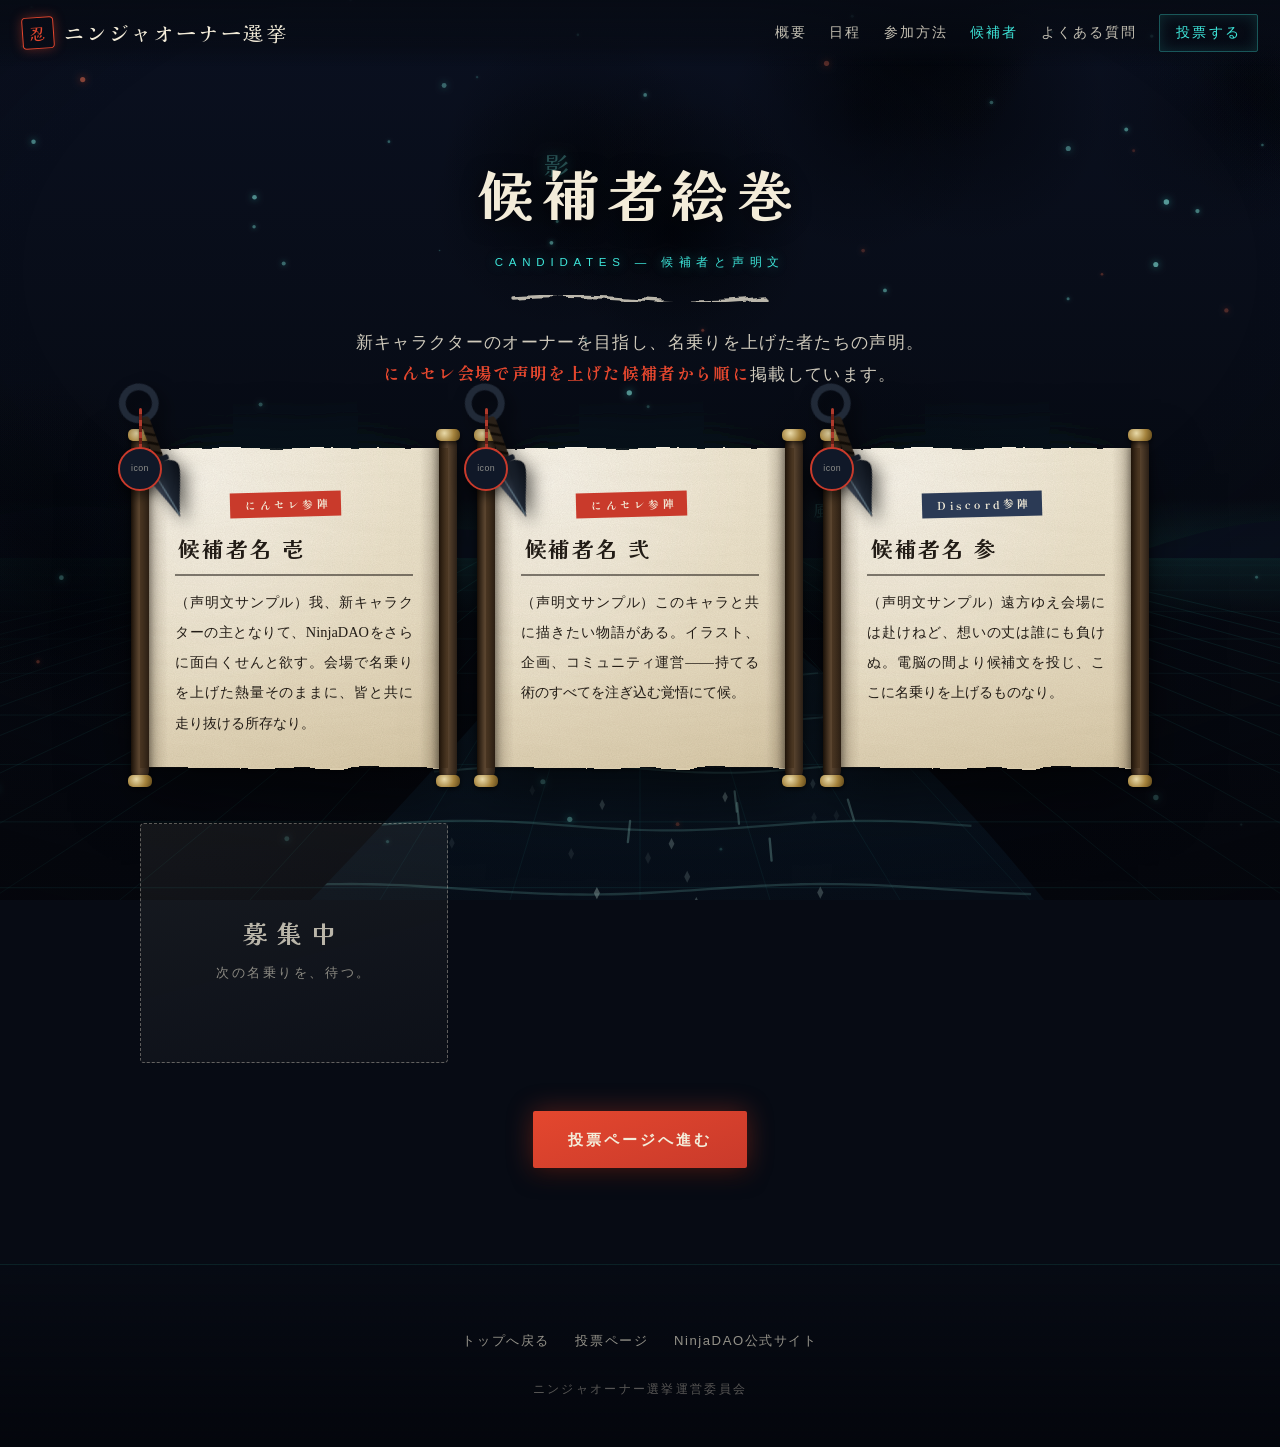
==== candidates.html @ a9d921ba "first commit" ====
<!DOCTYPE html>
<html lang="ja">
<head>
<meta charset="UTF-8">
<meta name="viewport" content="width=device-width, initial-scale=1.0">
<title>候補者絵巻 - ニンジャオーナー選挙</title>
<meta name="description" content="ニンジャオーナー選挙の候補者と声明文の一覧。にんセレ会場で声明を上げた候補者から順に掲載しています。">
<link rel="preconnect" href="https://fonts.googleapis.com">
<link rel="preconnect" href="https://fonts.gstatic.com" crossorigin>
<link href="https://fonts.googleapis.com/css2?family=Kaisei+Tokumin:wght@500;700;800&family=Shippori+Mincho+B1:wght@400;600;800&family=Zen+Kaku+Gothic+New:wght@400;500;700&display=swap" rel="stylesheet">
<link rel="stylesheet" href="css/style.css">
</head>
<body data-page="candidates">

<svg width="0" height="0" style="position:absolute" aria-hidden="true">
  <defs>
    <filter id="rough-edge">
      <feTurbulence type="fractalNoise" baseFrequency="0.018" numOctaves="4" seed="3" result="n"/>
      <feDisplacementMap in="SourceGraphic" in2="n" scale="9" xChannelSelector="R" yChannelSelector="G"/>
    </filter>
    <filter id="rough-edge-strong">
      <feTurbulence type="fractalNoise" baseFrequency="0.03" numOctaves="4" seed="8" result="n"/>
      <feDisplacementMap in="SourceGraphic" in2="n" scale="14" xChannelSelector="R" yChannelSelector="G"/>
    </filter>
  </defs>
</svg>

<div class="bg-image-slot" aria-hidden="true"></div>
<div id="cyber-bg" aria-hidden="true"><canvas id="bg-canvas"></canvas></div>
<div class="bg-vignette" aria-hidden="true"></div>

<div class="site">

<header>
  <a class="brand" href="index.html"><span class="mark">忍</span>ニンジャオーナー選挙</a>
  <nav>
    <a href="index.html#about">概要</a>
    <a href="index.html#schedule">日程</a>
    <a href="index.html#join">参加方法</a>
    <a href="candidates.html" aria-current="page">候補者</a>
    <a href="index.html#faq">よくある質問</a>
    <a class="nav-vote" href="vote.html">投票する</a>
  </nav>
</header>

<main id="top">
<section class="page-hero">
  <h1 class="sec-kanji">候補者絵巻</h1>
  <p class="sec-label">CANDIDATES — 候補者と声明文</p>
  <svg class="brush-divider" viewBox="0 0 260 14" xmlns="http://www.w3.org/2000/svg">
    <path d="M4 7 Q70 3 130 8 T256 6" stroke="#f3ecd9" stroke-width="3.4" fill="none"
      stroke-linecap="round" opacity=".85" filter="url(#rough-edge-strong)"/>
  </svg>
  <p class="lead">
    新キャラクターのオーナーを目指し、名乗りを上げた者たちの声明。<br>
    <strong style="color:var(--shu-bright)">にんセレ会場で声明を上げた候補者から順に</strong>掲載しています。
  </p>
</section>

<section id="candidates" style="padding-top:1rem">
  <p class="voting-banner">── 投票受付中 ──</p>
  <div class="cand-grid" data-cand-grid="all"></div>

  <div class="cand-more">
    <a class="btn btn-shu" data-vote-link href="https://tohyo.mad-member-tools.com/" target="_blank" rel="noopener">投票ページへ進む</a>
  </div>
</section>
</main>

<footer>
  <div class="links">
    <a href="index.html">トップへ戻る</a>
    <a href="vote.html">投票ページ</a>
    <a href="https://www.ninja-dao.com/" target="_blank" rel="noopener">NinjaDAO公式サイト</a>
  </div>
  <p class="credit">ニンジャオーナー選挙運営委員会</p>
</footer>

</div>

<script src="js/config.js"></script>
<script src="js/candidates-data.js"></script>
<script src="js/bg.js"></script>
<script src="js/main.js"></script>
</body>
</html>
---- css/style.css ----
:root{
  --void:#070b14;
  --indigo:#0e1729;
  --indigo-2:#16233d;
  --neon:#3ee6da;
  --neon-dim:rgba(62,230,218,.35);
  --water:#3aa8d8;
  --shu:#c93a2b;
  --shu-bright:#e4472e;
  --washi:#f3ecd9;
  --washi-2:#eadfc6;
  --washi-shadow:#d8c9a8;
  --sumi:#221c16;
  --sumi-soft:#4a4238;
  --gold:#c8a24a;
  --font-brush:'Kaisei Tokumin',serif;
  --font-mincho:'Shippori Mincho B1',serif;
  --font-gothic:'Zen Kaku Gothic New',sans-serif;
}
*{margin:0;padding:0;box-sizing:border-box}
html{scroll-behavior:smooth}
body{
  background:var(--void);
  color:var(--washi);
  font-family:var(--font-gothic);
  overflow-x:hidden;
  line-height:1.8;
}
::selection{background:var(--shu);color:var(--washi)}

/* ============ 奥行きのあるサイバー背景 ============ */
#cyber-bg{position:fixed;inset:0;z-index:0;pointer-events:none}
#cyber-bg canvas{position:absolute;inset:0;width:100%;height:100%}
.bg-vignette{
  position:fixed;inset:0;z-index:1;pointer-events:none;
  background:radial-gradient(ellipse 120% 90% at 50% 30%,transparent 40%,rgba(4,6,12,.75) 100%);
}
/* 差し替え用：ChatGPT生成の背景画像をここに敷く場合 */
.bg-image-slot{
  position:fixed;inset:0;z-index:0;pointer-events:none;
  background-size:cover;background-position:center;
  opacity:.5;
  /* background-image:url('../assets/bg.jpg'); ← 画像ができたらここに指定 */
}

.site{position:relative;z-index:2}

/* ============ ヘッダー ============ */
header{
  position:fixed;top:0;left:0;right:0;z-index:100;
  display:flex;align-items:center;justify-content:space-between;
  padding:.9rem 1.4rem;
  background:linear-gradient(180deg,rgba(7,11,20,.92),rgba(7,11,20,.65) 70%,transparent);
  backdrop-filter:blur(6px);
}
.brand{
  font-family:var(--font-brush);font-size:1.25rem;letter-spacing:.12em;
  color:var(--washi);text-decoration:none;display:flex;align-items:center;gap:.6rem;
}
.brand .mark{
  width:2rem;height:2rem;border:1.5px solid var(--shu-bright);border-radius:4px;
  display:grid;place-items:center;font-size:1.05rem;color:var(--shu-bright);
  box-shadow:0 0 12px rgba(228,71,46,.4);transform:rotate(-4deg);
}
nav{display:flex;gap:1.4rem;align-items:center}
nav a{
  color:rgba(243,236,217,.8);text-decoration:none;font-size:.85rem;letter-spacing:.15em;
  transition:color .25s;
}
nav a:hover,nav a:focus-visible{color:var(--neon)}
nav a[aria-current="page"]{color:var(--neon)}
nav .nav-vote{
  border:1px solid var(--neon-dim);padding:.35rem 1rem;border-radius:2px;
  color:var(--neon);box-shadow:0 0 14px rgba(62,230,218,.15) inset;
}
nav .nav-vote:hover{background:rgba(62,230,218,.1)}
@media(max-width:720px){nav a:not(.nav-vote){display:none}}

/* ============ ヒーロー ============ */
.hero{
  min-height:100svh;display:grid;place-items:center;text-align:center;
  padding:7rem 1.2rem 4rem;position:relative;perspective:900px;
}
.hero-inner{position:relative;max-width:900px}
.hero-eyebrow{
  font-family:var(--font-gothic);font-size:.8rem;letter-spacing:.55em;
  color:var(--neon);text-shadow:0 0 16px var(--neon-dim);
  margin-bottom:1.6rem;
}
h1.hero-title{
  font-family:var(--font-brush);font-weight:800;
  font-size:clamp(2.6rem,8.5vw,6rem);
  letter-spacing:.06em;line-height:1.25;
  color:var(--washi);
  text-shadow:
    0 0 2px rgba(243,236,217,.5),
    0 6px 30px rgba(0,0,0,.7),
    0 0 60px rgba(62,230,218,.12);
}
h1 .accent{
  color:var(--shu-bright);
  text-shadow:0 0 24px rgba(228,71,46,.55),0 6px 30px rgba(0,0,0,.7);
}
.hero-sub{
  margin:1.8rem auto 0;max-width:34em;
  font-family:var(--font-mincho);font-size:clamp(.95rem,2.4vw,1.1rem);
  color:rgba(243,236,217,.85);letter-spacing:.08em;
}
/* NFTカード（画像差し替え用） */
.nft-card{
  margin:3rem auto 0;width:min(300px,70vw);aspect-ratio:1/1;
  border:1px solid rgba(62,230,218,.4);border-radius:6px;
  background:linear-gradient(160deg,rgba(22,35,61,.85),rgba(14,23,41,.9));
  box-shadow:0 0 40px rgba(62,230,218,.12),0 30px 60px rgba(0,0,0,.6);
  display:grid;place-items:center;position:relative;
  transform-style:preserve-3d;transition:transform .15s ease-out;
  will-change:transform;
}
.nft-card::before{
  content:"";position:absolute;inset:8px;border:1px dashed rgba(243,236,217,.25);border-radius:4px;
}
.nft-card .ph{
  font-size:.8rem;letter-spacing:.2em;color:rgba(243,236,217,.5);
  padding:1rem;text-align:center;line-height:2;
}
.nft-card img{width:100%;height:100%;object-fit:cover;border-radius:6px;display:block}
.nft-caption{
  margin-top:1rem;font-size:.78rem;letter-spacing:.3em;color:rgba(62,230,218,.8);
}
.hero-cta{
  margin-top:2.6rem;display:flex;gap:1rem;justify-content:center;flex-wrap:wrap;
}
.btn{
  font-family:var(--font-mincho);font-weight:600;letter-spacing:.2em;
  text-decoration:none;padding:.95rem 2.2rem;border-radius:2px;
  font-size:.95rem;position:relative;transition:transform .2s,box-shadow .2s,background .2s;
  display:inline-block;
}
.btn:active{transform:translateY(1px)}
.btn-shu{
  background:linear-gradient(160deg,var(--shu-bright),var(--shu));color:var(--washi);
  box-shadow:0 0 26px rgba(228,71,46,.35),0 8px 20px rgba(0,0,0,.5);
}
.btn-shu:hover{box-shadow:0 0 40px rgba(228,71,46,.55),0 8px 20px rgba(0,0,0,.5);transform:translateY(-2px)}
.btn-ghost{
  border:1px solid rgba(243,236,217,.4);color:var(--washi);
  background:rgba(243,236,217,.04);
}
.btn-ghost:hover{border-color:var(--neon);color:var(--neon);box-shadow:0 0 20px rgba(62,230,218,.2)}
.btn-neon{
  border:1px solid var(--neon);color:var(--neon);
  background:rgba(62,230,218,.06);
  box-shadow:0 0 20px rgba(62,230,218,.15),inset 0 0 14px rgba(62,230,218,.08);
}
.btn-neon:hover{background:rgba(62,230,218,.14);box-shadow:0 0 34px rgba(62,230,218,.35)}
.btn-sumi{
  background:var(--sumi);color:var(--washi);letter-spacing:.25em;
  box-shadow:0 6px 16px rgba(0,0,0,.35);
}
.btn-sumi:hover{background:#000;transform:translateY(-2px)}
.scroll-hint{
  position:absolute;bottom:2rem;left:50%;transform:translateX(-50%);
  font-size:.7rem;letter-spacing:.4em;color:rgba(243,236,217,.4);
  writing-mode:vertical-rl;
}
.scroll-hint::after{
  content:"";display:block;width:1px;height:46px;margin:10px auto 0;
  background:linear-gradient(var(--neon),transparent);
  animation:drip 2.2s ease-in-out infinite;
}
@keyframes drip{0%{transform:scaleY(0);transform-origin:top}50%{transform:scaleY(1);transform-origin:top}51%{transform-origin:bottom}100%{transform:scaleY(0);transform-origin:bottom}}

/* サブページ用の小さめヒーロー */
.page-hero{padding:9rem 1.2rem 2.6rem;text-align:center}
.page-hero .sec-kanji{font-size:clamp(2.2rem,6vw,3.4rem)}
.page-hero .lead{
  margin-top:1.4rem;font-family:var(--font-mincho);
  font-size:clamp(.9rem,2.2vw,1.05rem);color:rgba(243,236,217,.85);letter-spacing:.08em;
}

/* ============ セクション共通 ============ */
section{padding:6rem 1.2rem;position:relative}
.container{max-width:1000px;margin:0 auto}
.sec-head{text-align:center;margin-bottom:3.2rem}
.sec-kanji{
  font-family:var(--font-brush);font-weight:800;font-size:clamp(2rem,5vw,3rem);
  letter-spacing:.2em;color:var(--washi);
  text-shadow:0 4px 20px rgba(0,0,0,.6);
}
.sec-label{
  font-size:.72rem;letter-spacing:.5em;color:var(--neon);margin-top:.6rem;
  text-shadow:0 0 12px var(--neon-dim);
}
.brush-divider{display:block;width:min(260px,60%);margin:1.2rem auto 0;opacity:.9}

/* スクロール出現 */
.reveal{opacity:0;transform:translateY(34px);transition:opacity .8s ease,transform .8s ease}
.reveal.in{opacity:1;transform:none}

/* ============ 和紙 ============ */
.washi-sheet{
  position:relative;color:var(--sumi);
}
.washi-sheet::before{ /* 紙本体：縁だけを毛羽立たせる（文字は歪ませない） */
  content:"";position:absolute;inset:0;z-index:0;
  background:
    radial-gradient(ellipse at 20% 10%,rgba(255,255,255,.5),transparent 55%),
    linear-gradient(165deg,var(--washi) 0%,var(--washi-2) 60%,var(--washi-shadow) 100%);
  box-shadow:
    0 2px 4px rgba(0,0,0,.4),
    0 24px 60px rgba(0,0,0,.55),
    0 0 80px rgba(62,230,218,.06);
  filter:url(#rough-edge);
}
.washi-sheet::after{ /* 和紙の繊維テクスチャ（2層合成） */
  content:"";position:absolute;inset:0;z-index:1;pointer-events:none;
  background-image:
    url("data:image/svg+xml,%3Csvg xmlns='http://www.w3.org/2000/svg' width='400' height='400'%3E%3Cfilter id='p'%3E%3CfeTurbulence type='fractalNoise' baseFrequency='0.9' numOctaves='4' seed='7'/%3E%3CfeColorMatrix values='0 0 0 0 0.35 0 0 0 0 0.3 0 0 0 0 0.22 0 0 0 0.28 0'/%3E%3C/filter%3E%3Crect width='400' height='400' filter='url(%23p)'/%3E%3C/svg%3E"),
    url("data:image/svg+xml,%3Csvg xmlns='http://www.w3.org/2000/svg' width='600' height='600'%3E%3Cfilter id='f'%3E%3CfeTurbulence type='turbulence' baseFrequency='0.012 0.09' numOctaves='2' seed='11'/%3E%3CfeColorMatrix values='0 0 0 0 0.4 0 0 0 0 0.35 0 0 0 0 0.25 0 0 0 0.1 0'/%3E%3C/filter%3E%3Crect width='600' height='600' filter='url(%23f)'/%3E%3C/svg%3E");
  mix-blend-mode:multiply;opacity:.55;
}
.washi-content{position:relative;z-index:2}

/* ============ 巻物（イベント概要） ============ */
.makimono{max-width:860px;margin:0 auto;position:relative}
.roller{
  height:38px;border-radius:19px;position:relative;z-index:5;
  background:linear-gradient(180deg,#3a2c20 0%,#5c4630 18%,#2a1f16 55%,#191008 100%);
  box-shadow:0 6px 16px rgba(0,0,0,.7),inset 0 1px 2px rgba(255,255,255,.25);
}
.roller::before,.roller::after{ /* 軸先（木口） */
  content:"";position:absolute;top:50%;transform:translateY(-50%);
  width:24px;height:48px;border-radius:9px;
  background:radial-gradient(circle at 35% 35%,#e8d9a8,#a4823c 55%,#5d4517);
  box-shadow:0 3px 8px rgba(0,0,0,.6);
}
.roller::before{left:-15px}
.roller::after{right:-15px}
/* 軸に巻き付いた紙（残りの巻き） */
.roller .wound{
  position:absolute;left:26px;right:26px;top:4px;height:30px;border-radius:15px;
  background:
    repeating-linear-gradient(90deg,rgba(60,40,15,.13) 0 2px,transparent 2px 42px),
    linear-gradient(180deg,#f4ecd7 0%,#e6d9ba 40%,#c4b088 75%,#93805c 100%);
  box-shadow:
    inset 0 -4px 7px rgba(0,0,0,.4),
    inset 0 2px 3px rgba(255,255,255,.6);
}
.roller .wound::after{ /* 巻きの層線 */
  content:"";position:absolute;inset:0;border-radius:inherit;
  background:repeating-linear-gradient(180deg,transparent 0 5px,rgba(90,65,30,.16) 5px 6px);
}
/* 巻緒（紐と房） */
.himo{position:absolute;top:-8px;left:9%;width:64px;height:84px;z-index:6;pointer-events:none}
.himo span{
  position:absolute;top:0;width:3px;height:58px;border-radius:2px;
  background:linear-gradient(#7a5fc4,#3a2a6e);
  box-shadow:0 1px 2px rgba(0,0,0,.5);
}
.himo span:nth-child(1){left:22px;transform:rotate(7deg)}
.himo span:nth-child(2){left:36px;transform:rotate(-6deg)}
.himo span::after{ /* 房 */
  content:"";position:absolute;left:50%;bottom:-18px;width:10px;height:20px;margin-left:-5px;
  background:linear-gradient(#8a6cd8,#2c1f55);
  border-radius:3px 3px 6px 6px;
  box-shadow:0 2px 4px rgba(0,0,0,.5);
}
.makimono-paper{
  margin:0 16px;overflow:hidden;position:relative;
  max-height:0;transition:max-height 1.8s cubic-bezier(.22,.8,.3,1);
}
.makimono.open .makimono-paper{max-height:1600px}
/* 紙が軸に巻き込まれていく曲面の影 */
.makimono-paper::before,.makimono-paper::after{
  content:"";position:absolute;left:0;right:0;height:34px;z-index:4;pointer-events:none;
}
.makimono-paper::before{
  top:0;
  background:linear-gradient(180deg,rgba(25,14,4,.55),rgba(70,48,22,.2) 45%,transparent);
}
.makimono-paper::after{
  bottom:0;
  background:linear-gradient(0deg,rgba(25,14,4,.6),rgba(70,48,22,.22) 45%,transparent);
}
.makimono-paper .washi-sheet{padding:3.4rem clamp(1.4rem,5vw,3.5rem) 3.6rem}
.makimono-kicker{
  font-family:var(--font-brush);font-weight:800;
  font-size:clamp(2rem,5.5vw,2.8rem);text-align:center;
  letter-spacing:.4em;text-indent:.4em;color:#14100c;margin-bottom:.5rem;
}
.makimono-title{
  font-family:var(--font-brush);font-weight:700;font-size:clamp(1.25rem,3.4vw,1.7rem);
  text-align:center;letter-spacing:.22em;margin-bottom:.4rem;color:#14100c;
}
.makimono-title-sub{
  text-align:center;font-family:var(--font-mincho);font-weight:600;font-size:.85rem;
  letter-spacing:.35em;color:#3d362d;margin-bottom:2rem;
}
.makimono-body{
  font-family:var(--font-mincho);font-weight:600;
  font-size:clamp(.98rem,2.3vw,1.08rem);
  line-height:2.2;letter-spacing:.05em;color:#171310;
  display:grid;gap:1.2rem;
}
.makimono-body strong{color:var(--shu);font-weight:800}
.makimono-body.kobun p{text-indent:-1.1em;padding-left:1.1em}
.makimono-body.kobun .kobun-close{text-align:right;text-indent:0;padding-left:0;margin-top:.6rem;letter-spacing:.12em}
.makimono-target{
  margin-top:2rem;padding-top:1.6rem;border-top:1px solid rgba(34,28,22,.25);
  display:flex;gap:1.6rem;align-items:center;flex-wrap:wrap;justify-content:center;
  font-family:var(--font-mincho);
}
.makimono-target .frame{
  width:130px;height:130px;border:2px solid var(--sumi);padding:5px;background:#fff8;
  display:grid;place-items:center;font-size:.68rem;color:var(--sumi-soft);
  text-align:center;letter-spacing:.1em;
}
.makimono-target .frame img{width:100%;height:100%;object-fit:cover}
.hanko{
  position:absolute;right:clamp(1rem,4vw,2.6rem);bottom:2rem;
  width:64px;height:64px;border:3px solid var(--shu);border-radius:8px;
  color:var(--shu);font-family:var(--font-brush);font-weight:700;font-size:1.25rem;line-height:1.1;
  display:grid;place-items:center;text-align:center;
  transform:rotate(-7deg);opacity:.85;
  mask-image:url("data:image/svg+xml,%3Csvg xmlns='http://www.w3.org/2000/svg' width='64' height='64'%3E%3Cfilter id='g'%3E%3CfeTurbulence type='fractalNoise' baseFrequency='0.35' numOctaves='3' seed='4'/%3E%3CfeColorMatrix values='0 0 0 0 1 0 0 0 0 1 0 0 0 0 1 0 0 0 2.4 -0.6'/%3E%3CfeComposite operator='in' in2='SourceGraphic'/%3E%3C/filter%3E%3Crect width='64' height='64' fill='%23fff' filter='url(%23g)'/%3E%3C/svg%3E");
  -webkit-mask-image:url("data:image/svg+xml,%3Csvg xmlns='http://www.w3.org/2000/svg' width='64' height='64'%3E%3Cfilter id='g'%3E%3CfeTurbulence type='fractalNoise' baseFrequency='0.35' numOctaves='3' seed='4'/%3E%3CfeColorMatrix values='0 0 0 0 1 0 0 0 0 1 0 0 0 0 1 0 0 0 2.4 -0.6'/%3E%3CfeComposite operator='in' in2='SourceGraphic'/%3E%3C/filter%3E%3Crect width='64' height='64' fill='%23fff' filter='url(%23g)'/%3E%3C/svg%3E");
}

/* ============ 大告知：にんセレで声明 ============ */
.proclaim{max-width:840px;margin:0 auto;text-align:center;position:relative;padding:3.2rem 1rem}
.proclaim::before,.proclaim::after{
  content:"";position:absolute;left:50%;transform:translateX(-50%);
  width:min(440px,82%);height:3px;
  background:linear-gradient(90deg,transparent,var(--shu-bright),transparent);
  box-shadow:0 0 18px rgba(228,71,46,.5);
}
.proclaim::before{top:0}
.proclaim::after{bottom:0}
.proclaim-eyebrow{font-size:.78rem;letter-spacing:.5em;color:var(--neon);margin-bottom:1.3rem;text-shadow:0 0 12px var(--neon-dim)}
.proclaim-title{
  font-family:var(--font-brush);font-weight:800;
  font-size:clamp(1.7rem,6vw,3.4rem);letter-spacing:.06em;line-height:1.5;
  color:var(--washi);text-shadow:0 6px 30px rgba(0,0,0,.7);
  white-space:nowrap;
}
.proclaim-title span{
  color:var(--shu-bright);
  text-shadow:0 0 30px rgba(228,71,46,.6),0 6px 30px rgba(0,0,0,.7);
}
.proclaim-sub{
  margin-top:1.7rem;font-family:var(--font-mincho);
  font-size:clamp(.9rem,2.2vw,1.02rem);line-height:2.2;letter-spacing:.06em;
  color:rgba(243,236,217,.85);
}
.proclaim-cta{margin-top:2rem}
@media(max-width:400px){.proclaim-title{white-space:normal}}

/* ============ スケジュール ============ */
.timeline{max-width:760px;margin:0 auto;position:relative;padding-left:2.4rem}
.timeline::before{
  content:"";position:absolute;left:11px;top:8px;bottom:8px;width:2px;
  background:linear-gradient(180deg,transparent,var(--neon) 8%,var(--neon) 92%,transparent);
  box-shadow:0 0 14px var(--neon-dim);
}
.tl-item{position:relative;padding:0 0 2.4rem}
.tl-item::before{
  content:"";position:absolute;left:-2.4rem;top:.45rem;width:14px;height:14px;
  margin-left:5px;border-radius:50%;
  background:var(--void);border:2px solid var(--neon);
  box-shadow:0 0 12px var(--neon-dim);
}
.tl-item.shu::before{border-color:var(--shu-bright);box-shadow:0 0 14px rgba(228,71,46,.5)}
.tl-date{font-family:var(--font-gothic);font-size:.8rem;letter-spacing:.2em;color:var(--neon)}
.tl-item.shu .tl-date{color:var(--shu-bright)}
.tl-title{
  font-family:var(--font-mincho);font-weight:800;font-size:1.15rem;letter-spacing:.1em;
  margin-top:.15rem;color:var(--washi);
}
.tl-desc{font-size:.85rem;color:rgba(243,236,217,.65);margin-top:.2rem;max-width:34em}
.tl-note{margin-top:2.5rem;text-align:center;font-size:.75rem;letter-spacing:.2em;color:rgba(243,236,217,.45)}

/* ============ 参加方法（二枚の札） ============ */
.fuda-grid{
  display:grid;grid-template-columns:repeat(auto-fit,minmax(280px,1fr));
  gap:2rem;max-width:860px;margin:0 auto;
}
.fuda{padding:2.6rem 2rem 2.2rem;text-align:center}
.fuda .fuda-kanji{
  font-family:var(--font-brush);font-weight:800;font-size:2rem;letter-spacing:.3em;color:var(--sumi);
}
.fuda p{
  font-family:var(--font-mincho);font-size:.95rem;line-height:2.1;
  color:var(--sumi);margin:1.2rem 0 1.8rem;text-align:left;
}

/* ============ 投票 ============ */
.vote-wrap{max-width:900px;margin:0 auto}
.vote-panel{
  border:1px solid rgba(62,230,218,.35);border-radius:8px;
  background:linear-gradient(170deg,rgba(22,35,61,.75),rgba(10,16,30,.9));
  box-shadow:0 0 60px rgba(62,230,218,.08),0 30px 70px rgba(0,0,0,.6),inset 0 1px 0 rgba(255,255,255,.06);
  padding:clamp(1.8rem,4.5vw,3.2rem);backdrop-filter:blur(4px);
  position:relative;overflow:hidden;
}
.vote-panel::before{
  content:"";position:absolute;inset:0;pointer-events:none;
  background:
    linear-gradient(rgba(62,230,218,.05) 1px,transparent 1px),
    linear-gradient(90deg,rgba(62,230,218,.05) 1px,transparent 1px);
  background-size:36px 36px;
  mask-image:radial-gradient(ellipse at 70% 0%,#000 0%,transparent 70%);
  -webkit-mask-image:radial-gradient(ellipse at 70% 0%,#000 0%,transparent 70%);
}
.vote-lead{
  font-family:var(--font-mincho);font-size:clamp(1rem,2.6vw,1.2rem);
  letter-spacing:.1em;line-height:2.2;text-align:center;margin-bottom:2.4rem;
}
.vote-lead .cngt{color:var(--neon);font-weight:700;text-shadow:0 0 14px var(--neon-dim)}
.vote-steps{
  display:grid;grid-template-columns:repeat(auto-fit,minmax(210px,1fr));
  gap:1.2rem;margin-bottom:2.6rem;
}
.vote-step{
  border:1px solid rgba(243,236,217,.14);border-radius:6px;
  padding:1.4rem 1.2rem;background:rgba(7,11,20,.5);position:relative;
}
.vote-step::before{
  content:attr(data-kanji);
  position:absolute;top:-14px;left:14px;
  font-family:var(--font-brush);font-weight:800;font-size:1.5rem;color:var(--shu-bright);
  text-shadow:0 0 14px rgba(228,71,46,.5);
  background:var(--void);padding:0 .5rem;border-radius:4px;
}
.vote-step h4{
  font-family:var(--font-mincho);font-size:.98rem;letter-spacing:.12em;
  margin:.4rem 0 .5rem;color:var(--washi);
}
.vote-step p{font-size:.8rem;color:rgba(243,236,217,.65);line-height:1.9}
.vote-step a{color:var(--neon)}
.vote-cta{text-align:center}
.vote-cta .btn{font-size:1.05rem;padding:1.1rem 3rem}
.vote-cta .small{
  display:block;margin-top:1rem;font-size:.75rem;letter-spacing:.15em;color:rgba(243,236,217,.5);
}

/* ============ 候補者絵巻 ============ */
#candidates{overflow:visible}
.cand-note{
  text-align:center;font-family:var(--font-mincho);font-size:.9rem;
  letter-spacing:.12em;color:rgba(243,236,217,.8);margin:-1.4rem 0 3rem;
}
.cand-note strong{color:var(--shu-bright)}
.cand-grid{
  display:grid;grid-template-columns:repeat(auto-fit,minmax(290px,1fr));
  gap:3.4rem 2.4rem;max-width:1000px;margin:0 auto;
}
.cand-scroll{padding:2.6rem 2.2rem 1.9rem;position:relative}
.cand-scroll .axis{
  position:absolute;top:-12px;bottom:-12px;width:18px;border-radius:9px;z-index:3;
  background:linear-gradient(90deg,#191008,#5c4630 45%,#2a1f16);
  box-shadow:0 4px 10px rgba(0,0,0,.6);
}
.cand-scroll .axis::before,.cand-scroll .axis::after{ /* 軸先 */
  content:"";position:absolute;left:50%;transform:translateX(-50%);
  width:24px;height:12px;border-radius:5px;
  background:radial-gradient(circle at 35% 35%,#e8d9a8,#a4823c 55%,#5d4517);
  box-shadow:0 2px 5px rgba(0,0,0,.6);
}
.cand-scroll .axis::before{top:-7px}
.cand-scroll .axis::after{bottom:-7px}
.cand-scroll .axis.l{left:-9px}
.cand-scroll .axis.r{right:-9px}
/* 紙が左右の軸に巻き込まれる曲面の影 */
.cand-scroll .edge-shade{
  position:absolute;inset:0;z-index:3;pointer-events:none;
  background:linear-gradient(90deg,rgba(45,28,10,.32),transparent 9%,transparent 91%,rgba(45,28,10,.36));
}
.kunai-wrap{position:absolute;top:-74px;left:6px;width:62px;height:146px;z-index:6}
.kunai-wrap .blade{
  width:100%;height:100%;display:block;
  transform:rotate(-20deg);transform-origin:50% 92%;
  filter:drop-shadow(4px 8px 8px rgba(0,0,0,.55));
}
/* クナイの環から組紐でぶら下がるアイコン */
.hang{
  position:absolute;left:-30px;top:34px;width:48px;z-index:7;
  transform-origin:50% 0;animation:sway 4.5s ease-in-out infinite;
}
.hang::before{ /* 組紐 */
  content:"";display:block;width:3px;height:42px;margin:0 auto;border-radius:2px;
  background:repeating-linear-gradient(180deg,#b03a2c 0 6px,#6e1f16 6px 12px);
  box-shadow:0 1px 2px rgba(0,0,0,.4);
}
.kunai-avatar{
  width:44px;height:44px;margin:-3px auto 0;border-radius:50%;
  border:2px solid var(--shu);background:#101828;overflow:hidden;
  display:grid;place-items:center;font-size:.55rem;letter-spacing:.05em;
  color:rgba(243,236,217,.55);text-align:center;
  box-shadow:0 6px 12px rgba(0,0,0,.5);
}
.kunai-avatar img{width:100%;height:100%;object-fit:cover}
@keyframes sway{0%,100%{transform:rotate(4deg)}50%{transform:rotate(-4deg)}}
.cand-badge{
  display:inline-block;font-family:var(--font-mincho);font-weight:700;
  font-size:.68rem;letter-spacing:.3em;padding:.18rem .65rem .18rem .95rem;
  background:var(--shu);color:var(--washi);transform:rotate(-1.5deg);
  margin-bottom:.8rem;margin-left:3.4rem;
}
.cand-badge.discord{background:#2b3a55}
.cand-name{
  font-family:var(--font-brush);font-weight:800;font-size:1.3rem;letter-spacing:.14em;
  color:var(--sumi);margin-bottom:.7rem;
  border-bottom:2px solid rgba(34,28,22,.55);padding-bottom:.4rem;
  padding-left:.2rem;
}
.cand-statement{
  font-family:var(--font-mincho);font-size:.9rem;line-height:2.1;
  color:var(--sumi);text-align:justify;
}
.cand-scroll.empty{
  display:grid;place-items:center;min-height:240px;
  border:1px dashed rgba(243,236,217,.35);border-radius:4px;
  background:linear-gradient(165deg,rgba(243,236,217,.07),rgba(216,201,168,.03));
}
.cand-empty{text-align:center;color:rgba(243,236,217,.55)}
.cand-empty span{
  font-family:var(--font-brush);font-weight:700;font-size:1.5rem;letter-spacing:.4em;
  display:block;margin-bottom:.5rem;color:rgba(243,236,217,.75);
}
.cand-empty p{font-family:var(--font-mincho);font-size:.8rem;letter-spacing:.2em}
.cand-more{text-align:center;margin-top:3rem}

/* 投票フェーズの表示 */
body.phase-voting .voting-banner{display:block}
.voting-banner{
  display:none;margin:0 auto 2rem;max-width:520px;text-align:center;
  font-family:var(--font-mincho);font-weight:800;letter-spacing:.3em;
  color:var(--shu-bright);border:1px solid rgba(228,71,46,.5);
  padding:.6rem 1rem;border-radius:3px;
  box-shadow:0 0 24px rgba(228,71,46,.2);
  animation:pulse 2.6s ease-in-out infinite;
}
@keyframes pulse{0%,100%{box-shadow:0 0 18px rgba(228,71,46,.15)}50%{box-shadow:0 0 34px rgba(228,71,46,.4)}}

/* ============ 瓦版（にんセレ・FAQ） ============ */
.kawaraban{max-width:920px;margin:0 auto;padding:clamp(1.6rem,4vw,3rem)}
.kb-frame{border:3px double var(--sumi);padding:clamp(1.2rem,3vw,2.2rem);position:relative}
.kb-header{
  display:flex;align-items:stretch;gap:1.4rem;border-bottom:2px solid var(--sumi);
  padding-bottom:1.2rem;margin-bottom:1.6rem;
}
.kb-masthead{
  writing-mode:vertical-rl;font-family:var(--font-brush);font-weight:800;
  font-size:clamp(1.8rem,4.5vw,2.6rem);letter-spacing:.25em;color:var(--sumi);
  border-right:2px solid var(--sumi);padding-right:1rem;
}
.kb-headline{flex:1;display:flex;flex-direction:column;justify-content:center}
.kb-gogai{
  display:inline-block;align-self:flex-start;
  background:var(--shu);color:var(--washi);font-family:var(--font-mincho);font-weight:800;
  font-size:.78rem;letter-spacing:.4em;padding:.2rem .8rem .2rem 1.1rem;
  transform:rotate(-1.5deg);margin-bottom:.6rem;
}
.kb-headline h3{
  font-family:var(--font-mincho);font-weight:800;
  font-size:clamp(1.15rem,3.2vw,1.6rem);letter-spacing:.08em;line-height:1.6;color:var(--sumi);
}
.kb-date{font-family:var(--font-mincho);font-size:.75rem;letter-spacing:.25em;color:var(--sumi-soft);margin-top:.5rem}
.kb-body{font-family:var(--font-mincho);color:var(--sumi)}
.kb-body strong{color:var(--shu)}

/* FAQ */
.faq-item{border-bottom:1px solid rgba(34,28,22,.3)}
.faq-item summary{
  cursor:pointer;list-style:none;display:flex;gap:.9rem;align-items:baseline;
  padding:1.1rem .2rem;font-weight:600;font-size:.98rem;letter-spacing:.05em;
  transition:color .2s;
}
.faq-item summary::-webkit-details-marker{display:none}
.faq-item summary:hover{color:var(--shu)}
.faq-item summary::before{
  content:"問";flex:0 0 auto;
  font-family:var(--font-brush);font-weight:700;color:var(--shu);font-size:1.2rem;
}
.faq-item summary::after{
  content:"＋";margin-left:auto;color:var(--sumi-soft);font-family:var(--font-gothic);
  transition:transform .3s;
}
.faq-item[open] summary::after{transform:rotate(45deg)}
.faq-answer{
  display:flex;gap:.9rem;padding:0 .2rem 1.3rem;font-size:.9rem;line-height:2;
  color:#3a332c;font-weight:500;
}
.faq-answer::before{
  content:"答";flex:0 0 auto;font-family:var(--font-brush);font-weight:700;color:var(--sumi);font-size:1.2rem;
}
.faq-answer a{color:var(--shu)}

/* 瓦版コラム */
.kb-columns{
  column-count:2;column-gap:2.2rem;column-rule:1px solid rgba(34,28,22,.3);
  font-size:.92rem;line-height:2.1;text-align:justify;
}
.kb-columns p{margin-bottom:1em}
@media(max-width:640px){
  .kb-columns{column-count:1}
  .kb-header{flex-direction:column;gap:.8rem}
  .kb-masthead{writing-mode:horizontal-tb;border-right:0;border-bottom:2px solid var(--sumi);padding:0 0 .5rem}
}
.kb-cta{text-align:center;margin-top:1.8rem}

/* ============ フッター ============ */
footer{
  position:relative;z-index:2;
  padding:4rem 1.2rem 3rem;text-align:center;
  border-top:1px solid rgba(62,230,218,.12);
  background:linear-gradient(180deg,transparent,rgba(4,6,12,.9));
}
.footer-share{margin-bottom:2rem}
footer .links{display:flex;gap:1.6rem;justify-content:center;flex-wrap:wrap;margin-bottom:1.6rem}
footer a{color:rgba(243,236,217,.6);text-decoration:none;font-size:.82rem;letter-spacing:.12em}
footer a:hover{color:var(--neon)}
footer .credit{font-size:.72rem;letter-spacing:.2em;color:rgba(243,236,217,.35)}

@media(prefers-reduced-motion:reduce){
  *,*::before,*::after{animation:none!important;transition-duration:.01ms!important}
  .reveal{opacity:1;transform:none}
  .makimono .makimono-paper{max-height:none}
}
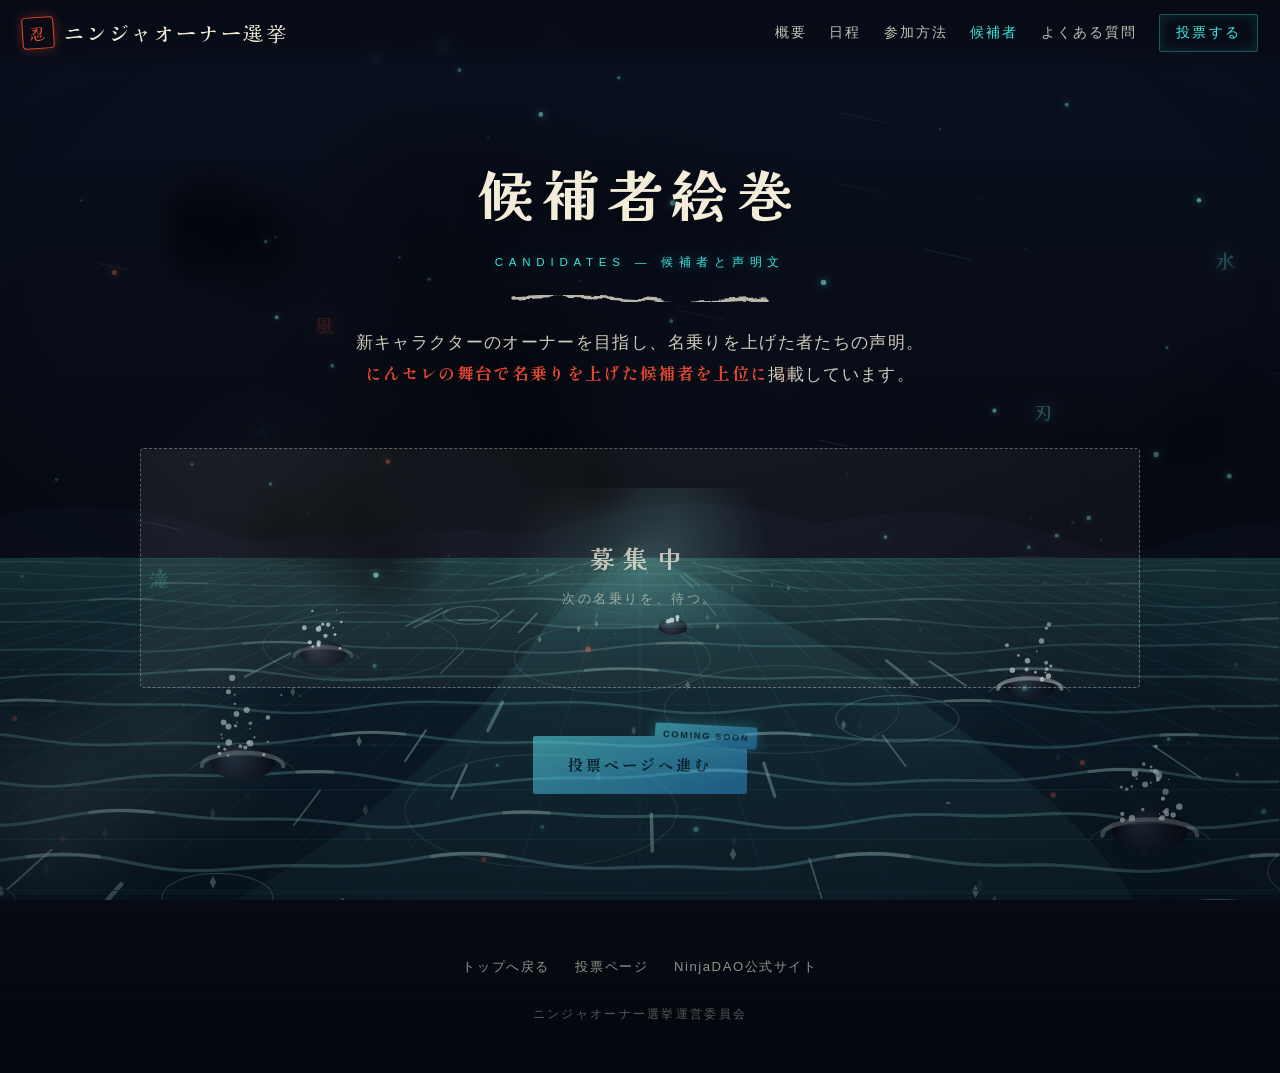
==== commit 19563b18: "声明発表方法の変更" ====
--- a/candidates.html
+++ b/candidates.html
@@ -53,7 +53,7 @@
   </svg>
   <p class="lead">
     新キャラクターのオーナーを目指し、名乗りを上げた者たちの声明。<br>
-    <strong style="color:var(--shu-bright)">にんセレ会場で声明を上げた候補者から順に</strong>掲載しています。
+    <strong style="color:var(--shu-bright)">にんセレの舞台で名乗りを上げた候補者を上位に</strong>掲載しています。
   </p>
 </section>
 
--- a/css/style.css
+++ b/css/style.css
@@ -137,11 +137,11 @@
   display:inline-block;
 }
 .btn:active{transform:translateY(1px)}
-.btn-shu{
-  background:linear-gradient(160deg,var(--shu-bright),var(--shu));color:var(--washi);
-  box-shadow:0 0 26px rgba(228,71,46,.35),0 8px 20px rgba(0,0,0,.5);
-}
-.btn-shu:hover{box-shadow:0 0 40px rgba(228,71,46,.55),0 8px 20px rgba(0,0,0,.5);transform:translateY(-2px)}
+.btn-shu{ /* 主役ボタン：水属性の水色グラデーション */
+  background:linear-gradient(160deg,#5ce0ea,#2a86c8);color:#06222e;font-weight:800;
+  box-shadow:0 0 26px rgba(80,205,235,.4),0 8px 20px rgba(0,0,0,.5);
+}
+.btn-shu:hover{box-shadow:0 0 44px rgba(90,220,240,.65),0 8px 20px rgba(0,0,0,.5);transform:translateY(-2px)}
 .btn-ghost{
   border:1px solid rgba(243,236,217,.4);color:var(--washi);
   background:rgba(243,236,217,.04);
@@ -158,6 +158,63 @@
   box-shadow:0 6px 16px rgba(0,0,0,.35);
 }
 .btn-sumi:hover{background:#000;transform:translateY(-2px)}
+.btn-disabled{
+  opacity:.55;pointer-events:none;cursor:default;
+  box-shadow:none!important;transform:none!important;
+}
+.btn-soon{position:relative;overflow:visible}
+.soon-tag{
+  position:absolute;top:-11px;right:-10px;
+  background:linear-gradient(160deg,#5ce0ea,#2a86c8);color:#06222e;
+  font-family:var(--font-gothic);font-size:.58rem;font-weight:700;
+  letter-spacing:.18em;padding:.16rem .5rem;border-radius:2px;
+  transform:rotate(3deg);opacity:1;
+  box-shadow:0 0 14px rgba(80,205,235,.55);
+  animation:soonPulse 2.6s ease-in-out infinite;
+}
+.nft-card .soon-big{
+  display:block;font-family:var(--font-gothic);font-weight:700;
+  font-size:1.1rem;letter-spacing:.42em;text-indent:.42em;color:var(--neon);
+  text-shadow:0 0 20px var(--neon-dim);margin-bottom:.6rem;
+  animation:soonPulse 2.6s ease-in-out infinite;
+}
+@keyframes soonPulse{0%,100%{opacity:.75}50%{opacity:1}}
+
+/* ============ 事前エントリーバナー ============ */
+.entry-banner{
+  max-width:860px;margin:0 auto;
+  display:flex;gap:1.8rem;align-items:center;justify-content:space-between;flex-wrap:wrap;
+  border:1px solid rgba(92,224,234,.5);border-radius:8px;
+  background:linear-gradient(165deg,rgba(35,80,110,.55),rgba(12,22,40,.85));
+  box-shadow:0 0 44px rgba(80,205,235,.14),0 22px 50px rgba(0,0,0,.55),inset 0 1px 0 rgba(255,255,255,.08);
+  padding:clamp(1.6rem,4vw,2.4rem);backdrop-filter:blur(4px);
+  position:relative;overflow:hidden;
+}
+.entry-banner::before{ /* 水面のきらめき */
+  content:"";position:absolute;inset:0;pointer-events:none;
+  background:radial-gradient(ellipse at 15% 0%,rgba(92,224,234,.16),transparent 55%);
+}
+.entry-left{flex:1;min-width:260px;position:relative}
+.entry-kicker{
+  font-size:.74rem;letter-spacing:.4em;color:var(--neon);
+  text-shadow:0 0 12px var(--neon-dim);margin-bottom:.5rem;
+}
+.entry-title{
+  font-family:var(--font-brush);font-weight:800;
+  font-size:clamp(1.4rem,4vw,1.9rem);letter-spacing:.12em;color:var(--washi);
+  margin-bottom:.7rem;
+}
+.entry-text{
+  font-family:var(--font-mincho);font-size:.92rem;line-height:2.1;
+  letter-spacing:.04em;color:rgba(243,236,217,.9);
+}
+.entry-text strong{color:var(--neon);font-weight:700}
+.entry-cta{position:relative;text-align:center}
+.entry-cta .note{
+  display:block;margin-top:.7rem;font-size:.72rem;letter-spacing:.12em;
+  color:rgba(243,236,217,.55);
+}
+
 .scroll-hint{
   position:absolute;bottom:2rem;left:50%;transform:translateX(-50%);
   font-size:.7rem;letter-spacing:.4em;color:rgba(243,236,217,.4);
@@ -565,6 +622,12 @@
   font-family:var(--font-mincho);font-weight:800;
   font-size:clamp(1.15rem,3.2vw,1.6rem);letter-spacing:.08em;line-height:1.6;color:var(--sumi);
 }
+.kb-headline h3.kb-big{ /* 号外の大見出し（今年の選挙はここが違う） */
+  font-family:var(--font-brush);
+  font-size:clamp(1.5rem,4.8vw,2.5rem);letter-spacing:.07em;line-height:1.5;
+  color:#14100c;
+}
+.kb-accent{color:var(--shu)}
 .kb-date{font-family:var(--font-mincho);font-size:.75rem;letter-spacing:.25em;color:var(--sumi-soft);margin-top:.5rem}
 .kb-body{font-family:var(--font-mincho);color:var(--sumi)}
 .kb-body strong{color:var(--shu)}
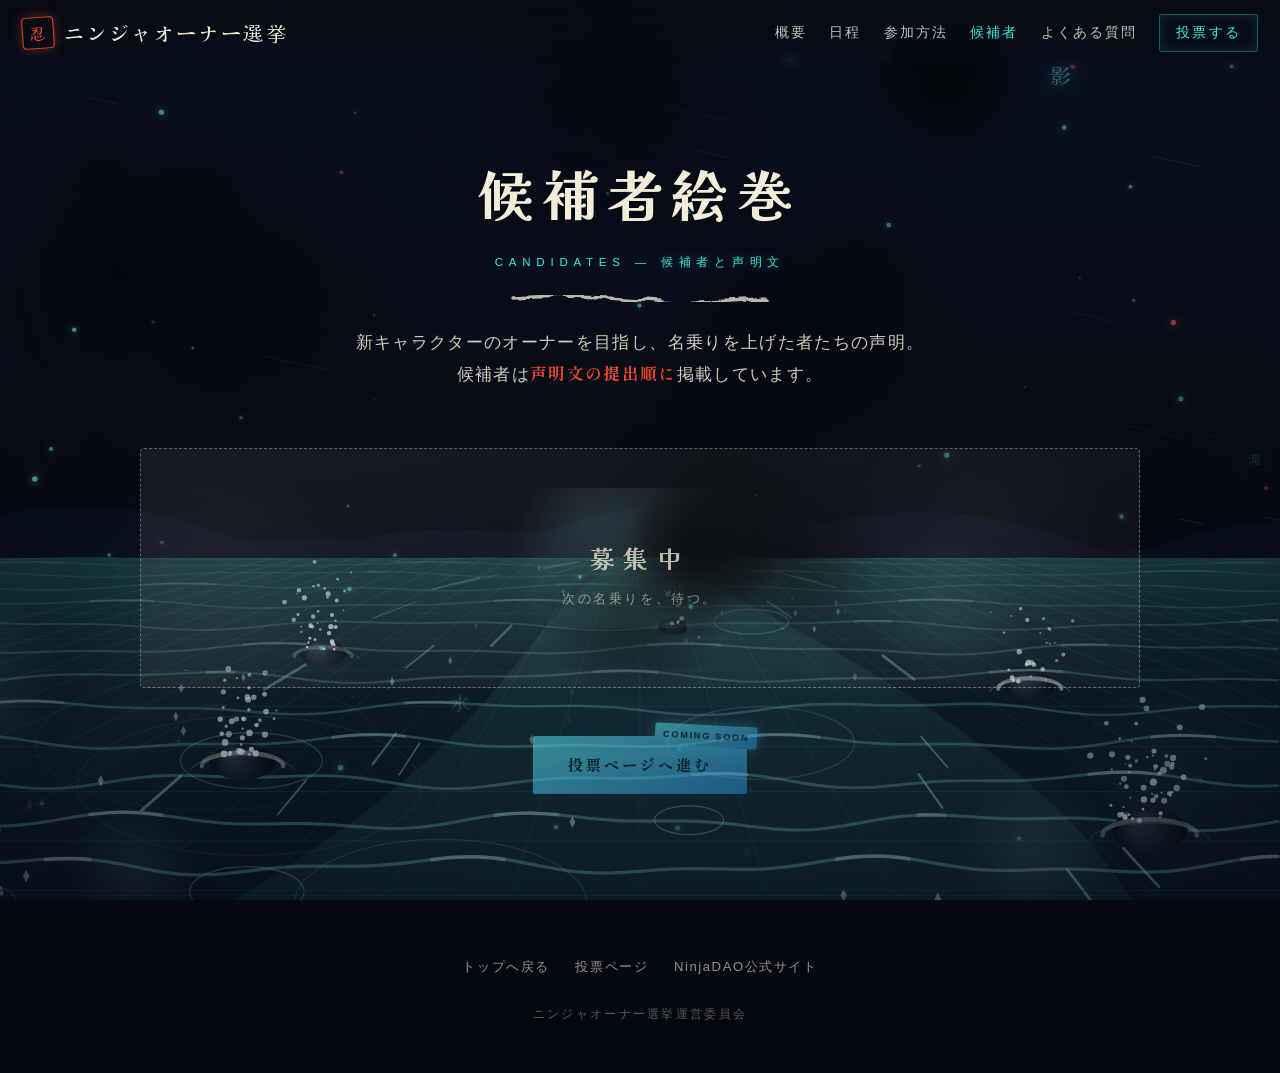
==== commit 650f690e: "fix el" ====
--- a/candidates.html
+++ b/candidates.html
@@ -53,7 +53,7 @@
   </svg>
   <p class="lead">
     新キャラクターのオーナーを目指し、名乗りを上げた者たちの声明。<br>
-    <strong style="color:var(--shu-bright)">にんセレの舞台で名乗りを上げた候補者を上位に</strong>掲載しています。
+    候補者は<strong style="color:var(--shu-bright)">声明文の提出順に</strong>掲載しています。
   </p>
 </section>
 
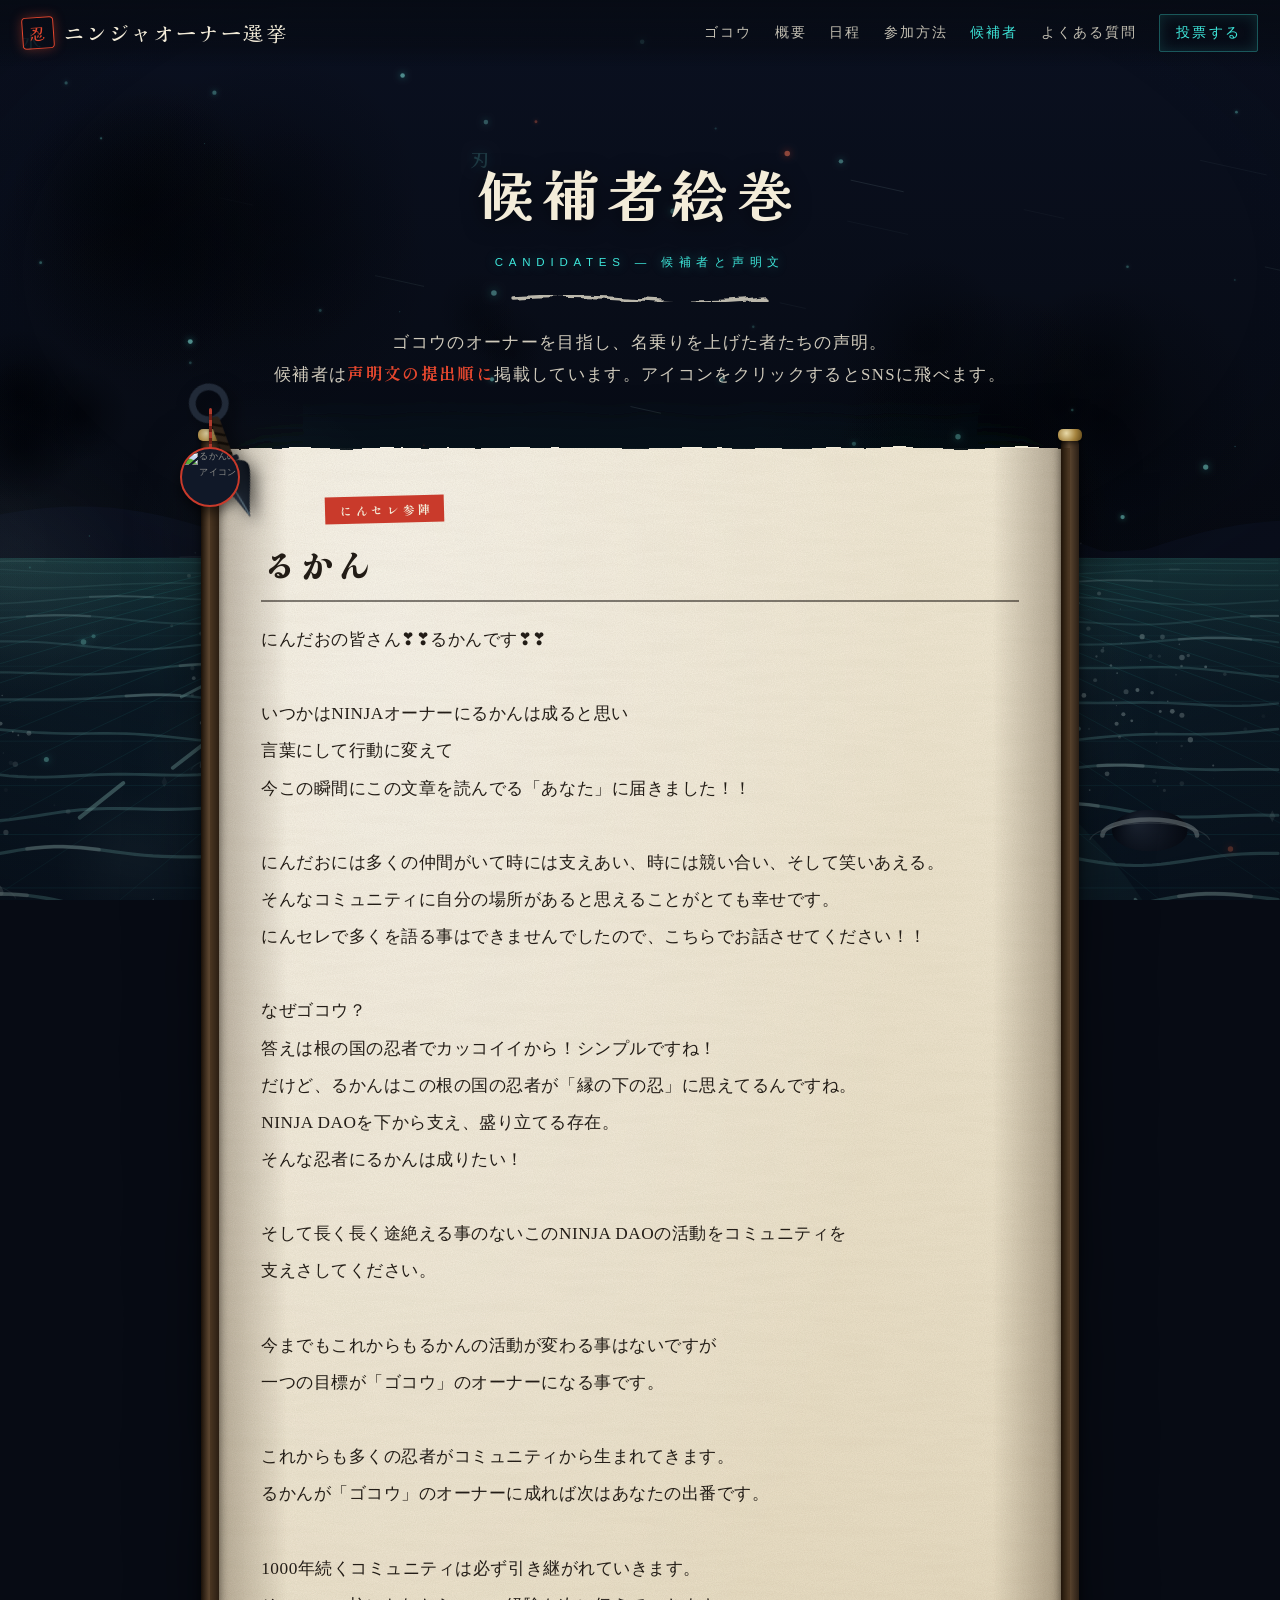
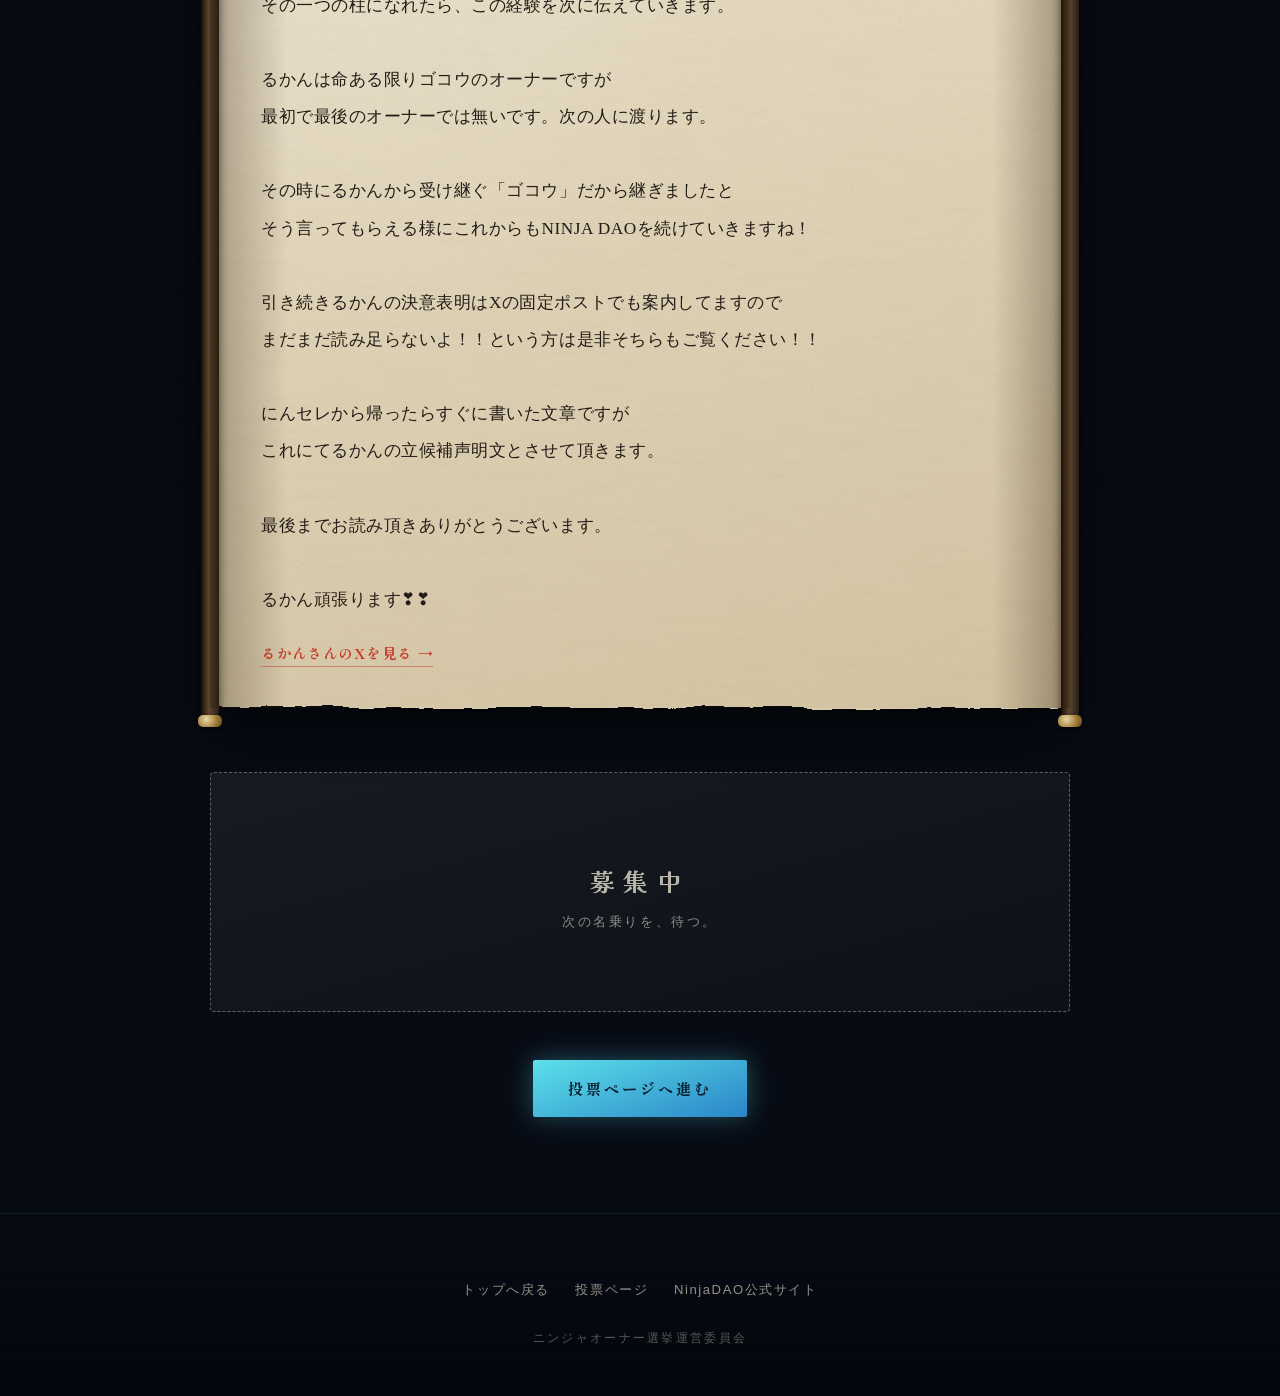
==== commit 4363c1b4: "elector add1" ====
--- a/candidates.html
+++ b/candidates.html
@@ -4,11 +4,12 @@
 <meta charset="UTF-8">
 <meta name="viewport" content="width=device-width, initial-scale=1.0">
 <title>候補者絵巻 - ニンジャオーナー選挙</title>
-<meta name="description" content="ニンジャオーナー選挙の候補者と声明文の一覧。にんセレ会場で声明を上げた候補者から順に掲載しています。">
+<meta name="description" content="CryptoNinja #040「ゴコウ」のオーナー選挙、候補者と声明文の一覧。">
 <link rel="preconnect" href="https://fonts.googleapis.com">
 <link rel="preconnect" href="https://fonts.gstatic.com" crossorigin>
 <link href="https://fonts.googleapis.com/css2?family=Kaisei+Tokumin:wght@500;700;800&family=Shippori+Mincho+B1:wght@400;600;800&family=Zen+Kaku+Gothic+New:wght@400;500;700&display=swap" rel="stylesheet">
 <link rel="stylesheet" href="css/style.css">
+<link rel="stylesheet" href="css/candidates.css">
 </head>
 <body data-page="candidates">
 
@@ -34,6 +35,7 @@
 <header>
   <a class="brand" href="index.html"><span class="mark">忍</span>ニンジャオーナー選挙</a>
   <nav>
+    <a href="index.html#chara">ゴコウ</a>
     <a href="index.html#about">概要</a>
     <a href="index.html#schedule">日程</a>
     <a href="index.html#join">参加方法</a>
@@ -52,8 +54,8 @@
       stroke-linecap="round" opacity=".85" filter="url(#rough-edge-strong)"/>
   </svg>
   <p class="lead">
-    新キャラクターのオーナーを目指し、名乗りを上げた者たちの声明。<br>
-    候補者は<strong style="color:var(--shu-bright)">声明文の提出順に</strong>掲載しています。
+    ゴコウのオーナーを目指し、名乗りを上げた者たちの声明。<br>
+    候補者は<strong style="color:var(--shu-bright)">声明文の提出順に</strong>掲載しています。アイコンをクリックするとSNSに飛べます。
   </p>
 </section>
 
--- a/css/style.css
+++ b/css/style.css
@@ -108,10 +108,10 @@
 }
 /* NFTカード（画像差し替え用） */
 .nft-card{
-  margin:3rem auto 0;width:min(300px,70vw);aspect-ratio:1/1;
-  border:1px solid rgba(62,230,218,.4);border-radius:6px;
+  margin:3rem auto 0;width:min(480px,86vw);aspect-ratio:1/1;
+  border:1px solid rgba(62,230,218,.45);border-radius:8px;
   background:linear-gradient(160deg,rgba(22,35,61,.85),rgba(14,23,41,.9));
-  box-shadow:0 0 40px rgba(62,230,218,.12),0 30px 60px rgba(0,0,0,.6);
+  box-shadow:0 0 70px rgba(62,230,218,.2),0 34px 70px rgba(0,0,0,.65);
   display:grid;place-items:center;position:relative;
   transform-style:preserve-3d;transition:transform .15s ease-out;
   will-change:transform;
@@ -123,7 +123,7 @@
   font-size:.8rem;letter-spacing:.2em;color:rgba(243,236,217,.5);
   padding:1rem;text-align:center;line-height:2;
 }
-.nft-card img{width:100%;height:100%;object-fit:cover;border-radius:6px;display:block}
+.nft-card img{width:100%;height:100%;object-fit:cover;border-radius:8px;display:block}
 .nft-caption{
   margin-top:1rem;font-size:.78rem;letter-spacing:.3em;color:rgba(62,230,218,.8);
 }
@@ -234,6 +234,76 @@
   margin-top:1.4rem;font-family:var(--font-mincho);
   font-size:clamp(.9rem,2.2vw,1.05rem);color:rgba(243,236,217,.85);letter-spacing:.08em;
 }
+
+/* ============ キャラクター紹介：見参 ============ */
+.chara-wrap{
+  max-width:980px;margin:0 auto;
+  display:grid;grid-template-columns:minmax(240px,400px) 1fr;
+  gap:clamp(1.8rem,4vw,3rem);align-items:center;
+}
+@media(max-width:760px){.chara-wrap{grid-template-columns:1fr;justify-items:center;text-align:center}}
+.chara-figure{
+  position:relative;width:100%;max-width:400px;aspect-ratio:1/1;
+  border:1px solid rgba(62,230,218,.45);border-radius:8px;
+  background:linear-gradient(160deg,rgba(22,35,61,.85),rgba(14,23,41,.9));
+  box-shadow:0 0 60px rgba(62,230,218,.16),0 30px 60px rgba(0,0,0,.6);
+  overflow:hidden;
+  animation:charaFloat 6s ease-in-out infinite;
+}
+.chara-figure::after{ /* 水面の反射光 */
+  content:"";position:absolute;inset:0;pointer-events:none;
+  background:linear-gradient(115deg,transparent 30%,rgba(140,240,230,.10) 45%,transparent 60%);
+  animation:charaShine 5s ease-in-out infinite;
+}
+.chara-figure img{width:100%;height:100%;object-fit:cover;display:block}
+@keyframes charaFloat{0%,100%{transform:translateY(0)}50%{transform:translateY(-8px)}}
+@keyframes charaShine{0%,100%{opacity:.4}50%{opacity:1}}
+.chara-no{
+  font-size:.78rem;letter-spacing:.4em;color:var(--neon);
+  text-shadow:0 0 12px var(--neon-dim);margin-bottom:.4rem;
+}
+.chara-name{
+  font-family:var(--font-brush);font-weight:800;
+  font-size:clamp(2.6rem,7vw,4rem);letter-spacing:.14em;line-height:1.2;
+  color:var(--washi);text-shadow:0 6px 30px rgba(0,0,0,.7),0 0 50px rgba(62,230,218,.14);
+  margin-bottom:1.4rem;
+}
+.chara-en{
+  display:inline-block;margin-left:.8em;vertical-align:.35em;
+  font-family:var(--font-gothic);font-weight:700;font-size:.28em;
+  letter-spacing:.5em;color:rgba(62,230,218,.85);
+}
+.chara-specs{display:grid;gap:.55rem;margin-bottom:1.6rem}
+.chara-specs .spec{
+  display:flex;align-items:center;gap:1rem;
+  border-bottom:1px solid rgba(243,236,217,.14);padding-bottom:.55rem;
+}
+@media(max-width:760px){.chara-specs .spec{justify-content:center}}
+.chara-specs dt{
+  flex:0 0 auto;font-family:var(--font-mincho);font-weight:700;font-size:.78rem;
+  letter-spacing:.3em;color:#06222e;
+  background:linear-gradient(160deg,#5ce0ea,#2a86c8);
+  padding:.2rem .8rem;border-radius:2px;
+}
+.chara-specs dd{
+  font-family:var(--font-mincho);font-weight:600;font-size:1.02rem;
+  letter-spacing:.1em;color:var(--washi);
+}
+.chara-specs .unknown dt{background:linear-gradient(160deg,#3a4a63,#222f45);color:rgba(243,236,217,.75)}
+.chara-specs .unknown dd{
+  color:var(--neon);text-shadow:0 0 14px var(--neon-dim);
+  animation:soonPulse 2.6s ease-in-out infinite;letter-spacing:.3em;
+}
+.chara-hook{
+  font-family:var(--font-mincho);font-size:clamp(.92rem,2.2vw,1.02rem);
+  line-height:2.2;letter-spacing:.06em;color:rgba(243,236,217,.92);
+  margin-bottom:1.8rem;
+}
+.chara-hook strong{
+  color:var(--shu-bright);font-size:1.15em;
+  text-shadow:0 0 22px rgba(228,71,46,.5);
+}
+.chara-cta .btn{font-size:1rem;padding:1rem 2.4rem}
 
 /* ============ セクション共通 ============ */
 section{padding:6rem 1.2rem;position:relative}
@@ -495,7 +565,8 @@
 .vote-step p{font-size:.8rem;color:rgba(243,236,217,.65);line-height:1.9}
 .vote-step a{color:var(--neon)}
 .vote-cta{text-align:center}
-.vote-cta .btn{font-size:1.05rem;padding:1.1rem 3rem}
+.vote-cta .btn{font-size:1.05rem;padding:1.1rem 3rem;margin:.35rem .45rem}
+.vote-cta .btn-neon{font-size:.95rem;padding:1.05rem 2rem}
 .vote-cta .small{
   display:block;margin-top:1rem;font-size:.75rem;letter-spacing:.15em;color:rgba(243,236,217,.5);
 }
--- a/css/candidates.css
+++ b/css/candidates.css
@@ -0,0 +1,68 @@
+/* ============================================================
+ * 候補者絵巻：読みやすさ重視の上書きスタイル（style.css の後に読み込む）
+ *  - 3名程度を想定し、1列・大判の巻物で声明文全文を読ませる
+ *  - 声明文の改行をそのまま保持
+ *  - アイコン（クナイからぶら下がる）をクリックでSNSへ
+ * ============================================================ */
+
+/* 1列・幅広 */
+.cand-grid{
+  grid-template-columns:1fr;
+  max-width:860px;
+  gap:4rem;
+}
+.cand-scroll{
+  padding:3rem clamp(1.6rem,5vw,3.2rem) 2.4rem;
+}
+
+/* 名前・バッジ */
+.cand-name{
+  font-size:clamp(1.6rem,4.5vw,2rem);
+  letter-spacing:.16em;
+  margin-bottom:1.2rem;
+}
+.cand-badge{
+  margin-left:4rem;
+  font-size:.74rem;
+}
+
+/* 声明文：全文を読ませる */
+.cand-statement{
+  font-size:clamp(1rem,2.3vw,1.08rem);
+  line-height:2.15;
+  letter-spacing:.03em;
+  text-align:left;
+  white-space:pre-line;   /* 改行をそのまま表示 */
+  overflow-wrap:anywhere;
+}
+
+/* SNSリンク（本文下） */
+.cand-sns{
+  display:inline-block;margin-top:1.4rem;
+  font-family:var(--font-mincho);font-weight:700;font-size:.9rem;
+  letter-spacing:.1em;color:var(--shu);text-decoration:none;
+  border-bottom:1px solid rgba(201,58,43,.5);
+}
+.cand-sns:hover{color:var(--shu-bright);border-bottom-color:var(--shu-bright)}
+
+/* アイコン：大きめ＆クリック可能 */
+.hang{width:64px;left:-38px}
+.kunai-avatar{
+  width:60px;height:60px;
+  border-width:2.5px;
+  text-decoration:none;cursor:pointer;
+  transition:transform .2s,box-shadow .2s;
+}
+a.kunai-avatar:hover,a.kunai-avatar:focus-visible{
+  transform:scale(1.08);
+  box-shadow:0 0 22px rgba(80,205,235,.65),0 6px 12px rgba(0,0,0,.5);
+}
+.kunai-wrap{pointer-events:none}      /* クナイ本体は装飾 */
+.kunai-wrap .hang{pointer-events:auto} /* アイコンだけクリック可 */
+
+/* スマホ：アイコンが画面外に切れないよう内側へ */
+@media(max-width:760px){
+  .kunai-wrap{left:24px}
+  .cand-badge{margin-left:4.6rem}
+  .cand-scroll{padding-top:3.4rem}
+}
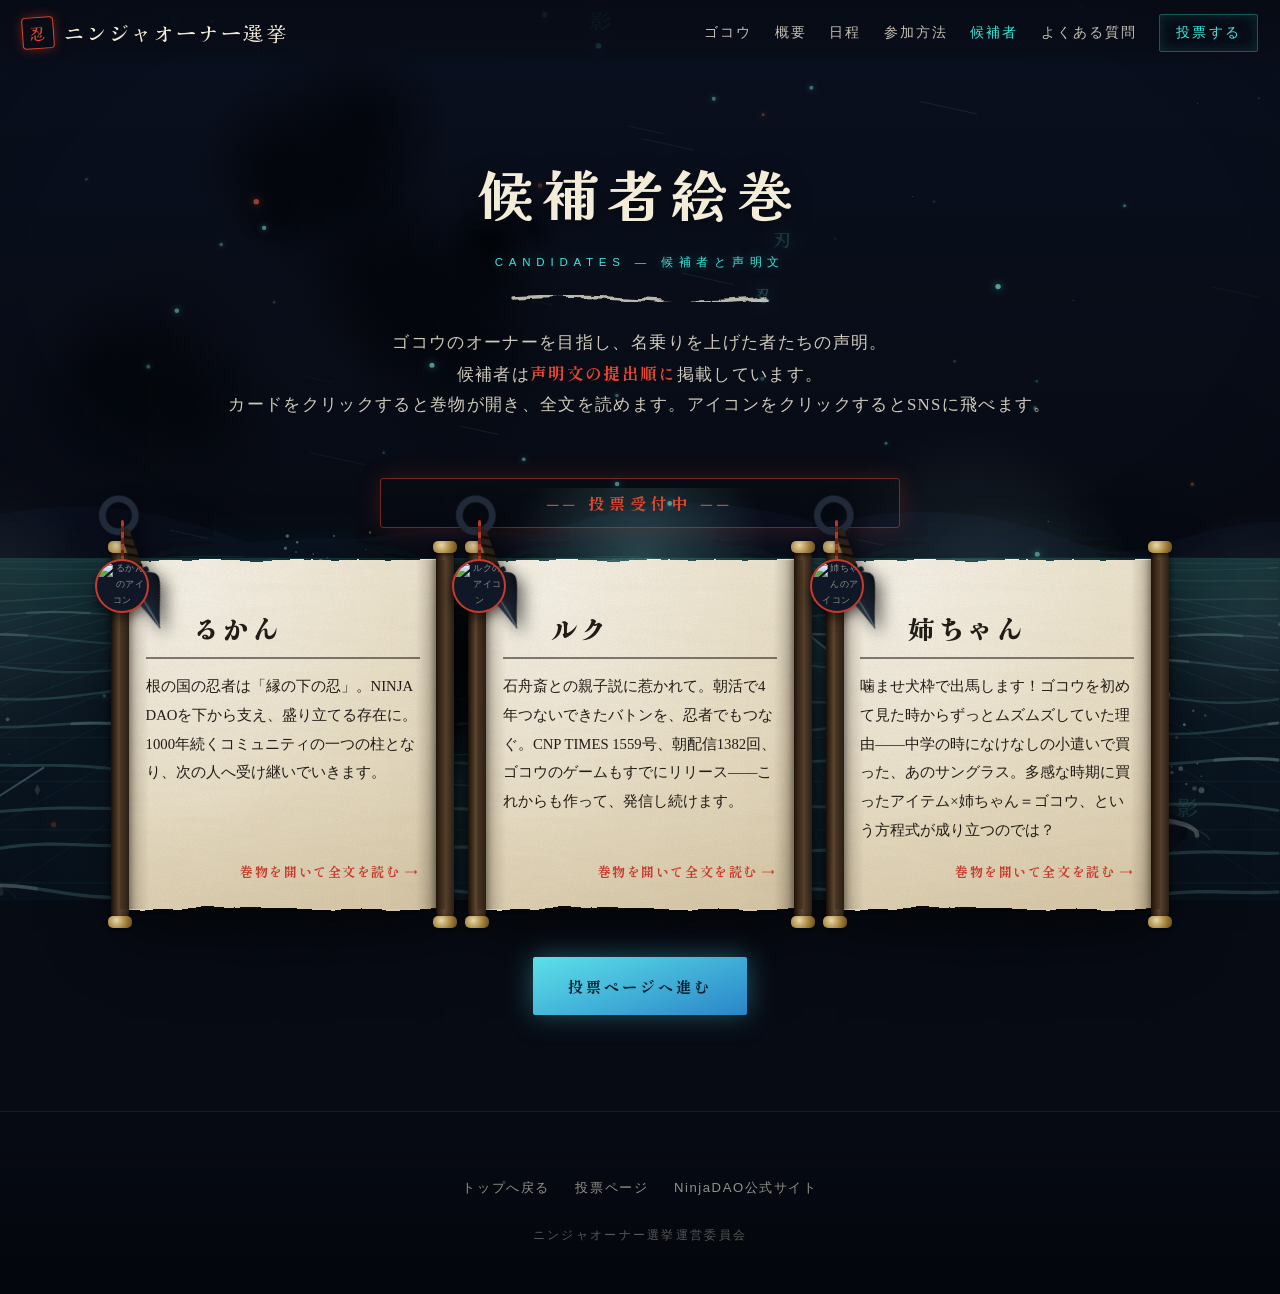
==== commit 79af6350: "elector add2" ====
--- a/candidates.html
+++ b/candidates.html
@@ -55,7 +55,7 @@
   </svg>
   <p class="lead">
     ゴコウのオーナーを目指し、名乗りを上げた者たちの声明。<br>
-    候補者は<strong style="color:var(--shu-bright)">声明文の提出順に</strong>掲載しています。アイコンをクリックするとSNSに飛べます。
+    候補者は<strong style="color:var(--shu-bright)">声明文の提出順に</strong>掲載しています。<br>カードをクリックすると巻物が開き、全文を読めます。アイコンをクリックするとSNSに飛べます。
   </p>
 </section>
 
--- a/css/candidates.css
+++ b/css/candidates.css
@@ -1,68 +1,132 @@
 /* ============================================================
- * 候補者絵巻：読みやすさ重視の上書きスタイル（style.css の後に読み込む）
- *  - 3名程度を想定し、1列・大判の巻物で声明文全文を読ませる
- *  - 声明文の改行をそのまま保持
- *  - アイコン（クナイからぶら下がる）をクリックでSNSへ
+ * 候補者絵巻：概略カード（横並び）＋ 横に開く巻物モーダル
+ *  style.css の後に読み込む上書き用
  * ============================================================ */
 
-/* 1列・幅広 */
+/* ---------- 概略カード：3名横並び ---------- */
 .cand-grid{
-  grid-template-columns:1fr;
-  max-width:860px;
-  gap:4rem;
+  grid-template-columns:repeat(auto-fit,minmax(250px,1fr));
+  gap:3.2rem 2rem;max-width:1040px;
 }
-.cand-scroll{
-  padding:3rem clamp(1.6rem,5vw,3.2rem) 2.4rem;
+.cand-card{
+  padding:2.8rem 1.6rem 1.6rem;cursor:pointer;
+  transition:transform .25s ease;
+  display:flex;flex-direction:column;
 }
+.cand-card:hover,.cand-card:focus-visible{transform:translateY(-4px);outline:none}
+.cand-card .washi-content{display:flex;flex-direction:column;flex:1}
+.cand-name{
+  font-size:clamp(1.3rem,3.6vw,1.6rem);letter-spacing:.14em;
+  margin-bottom:.8rem;padding-left:3rem; /* クナイの刃を避ける */
+}
+.cand-summary{
+  font-family:var(--font-mincho);font-size:.92rem;line-height:1.95;
+  color:var(--sumi);text-align:left;flex:1;
+  display:-webkit-box;-webkit-line-clamp:7;-webkit-box-orient:vertical;overflow:hidden;
+}
+.cand-open{
+  display:block;margin-top:1rem;align-self:flex-end;
+  font-family:var(--font-mincho);font-weight:700;font-size:.82rem;
+  letter-spacing:.12em;color:var(--shu);
+}
+.cand-card:hover .cand-open{color:var(--shu-bright)}
 
-/* 名前・バッジ */
-.cand-name{
-  font-size:clamp(1.6rem,4.5vw,2rem);
-  letter-spacing:.16em;
-  margin-bottom:1.2rem;
-}
-.cand-badge{
-  margin-left:4rem;
-  font-size:.74rem;
-}
-
-/* 声明文：全文を読ませる */
-.cand-statement{
-  font-size:clamp(1rem,2.3vw,1.08rem);
-  line-height:2.15;
-  letter-spacing:.03em;
-  text-align:left;
-  white-space:pre-line;   /* 改行をそのまま表示 */
-  overflow-wrap:anywhere;
-}
-
-/* SNSリンク（本文下） */
-.cand-sns{
-  display:inline-block;margin-top:1.4rem;
-  font-family:var(--font-mincho);font-weight:700;font-size:.9rem;
-  letter-spacing:.1em;color:var(--shu);text-decoration:none;
-  border-bottom:1px solid rgba(201,58,43,.5);
-}
-.cand-sns:hover{color:var(--shu-bright);border-bottom-color:var(--shu-bright)}
-
-/* アイコン：大きめ＆クリック可能 */
-.hang{width:64px;left:-38px}
+/* アイコン：クリックでSNSへ */
+.hang{width:58px;left:-33px}
 .kunai-avatar{
-  width:60px;height:60px;
-  border-width:2.5px;
-  text-decoration:none;cursor:pointer;
-  transition:transform .2s,box-shadow .2s;
+  width:54px;height:54px;border-width:2.5px;
+  text-decoration:none;cursor:pointer;transition:transform .2s,box-shadow .2s;
 }
 a.kunai-avatar:hover,a.kunai-avatar:focus-visible{
   transform:scale(1.08);
   box-shadow:0 0 22px rgba(80,205,235,.65),0 6px 12px rgba(0,0,0,.5);
 }
-.kunai-wrap{pointer-events:none}      /* クナイ本体は装飾 */
-.kunai-wrap .hang{pointer-events:auto} /* アイコンだけクリック可 */
+.kunai-wrap{pointer-events:none}
+.kunai-wrap .hang{pointer-events:auto}
+@media(max-width:760px){
+  .kunai-wrap{left:20px}
+  .cand-name{padding-left:3.6rem}
+}
 
-/* スマホ：アイコンが画面外に切れないよう内側へ */
-@media(max-width:760px){
-  .kunai-wrap{left:24px}
-  .cand-badge{margin-left:4.6rem}
-  .cand-scroll{padding-top:3.4rem}
+/* ---------- 巻物モーダル ---------- */
+body.scroll-lock{overflow:hidden}
+.scroll-modal{
+  position:fixed;inset:0;z-index:1000;
+  display:grid;place-items:center;padding:1rem;
+  background:rgba(4,6,12,.72);backdrop-filter:blur(6px);
+  opacity:0;transition:opacity .35s ease;
 }
+.scroll-modal.open{opacity:1}
+.scroll-stage{
+  --paper-w:min(820px,calc(100vw - 96px));
+  display:flex;align-items:stretch;justify-content:center;
+  max-height:86vh;
+}
+/* 縦の木軸（左右） */
+.v-roller{
+  flex:0 0 auto;width:26px;border-radius:13px;position:relative;z-index:3;
+  background:linear-gradient(90deg,#191008,#5c4630 40%,#3a2c20 60%,#191008);
+  box-shadow:0 8px 20px rgba(0,0,0,.7),inset 1px 0 2px rgba(255,255,255,.25);
+}
+.v-roller::before,.v-roller::after{ /* 軸先 */
+  content:"";position:absolute;left:50%;transform:translateX(-50%);
+  width:40px;height:22px;border-radius:9px;
+  background:radial-gradient(circle at 35% 35%,#e8d9a8,#a4823c 55%,#5d4517);
+  box-shadow:0 3px 8px rgba(0,0,0,.6);
+}
+.v-roller::before{top:-12px}
+.v-roller::after{bottom:-12px}
+/* 紙：幅0から横に広がる */
+.scroll-paper{
+  width:0;overflow:hidden;position:relative;
+  transition:width .9s cubic-bezier(.22,.8,.3,1);
+  overflow-y:auto;overscroll-behavior:contain;
+}
+.scroll-modal.open .scroll-paper{width:var(--paper-w)}
+.scroll-paper::before{filter:none} /* 横開きの縁は直線でOK（毛羽立ちは不要） */
+/* 中身は最初から最終幅で固定（開く途中に文字が折り返し直さない） */
+.scroll-inner{
+  width:var(--paper-w);
+  padding:2.4rem clamp(1.4rem,4vw,3rem) 2.4rem;
+}
+.scroll-close{
+  position:absolute;top:.6rem;right:.8rem;z-index:5;
+  width:36px;height:36px;border:1.5px solid var(--sumi);border-radius:50%;
+  background:transparent;color:var(--sumi);font-size:1.3rem;line-height:1;cursor:pointer;
+}
+.scroll-close:hover{background:var(--sumi);color:var(--washi)}
+.scroll-head{
+  display:flex;align-items:center;gap:1rem;
+  border-bottom:2px solid rgba(34,28,22,.55);padding-bottom:1rem;margin-bottom:1.4rem;
+}
+.scroll-icon{
+  width:64px;height:64px;border-radius:50%;object-fit:cover;flex:0 0 auto;
+  border:2.5px solid var(--shu);box-shadow:0 4px 10px rgba(0,0,0,.35);
+}
+.scroll-name{
+  font-family:var(--font-brush);font-weight:800;
+  font-size:clamp(1.5rem,4.5vw,2rem);letter-spacing:.14em;color:var(--sumi);
+}
+.cand-sns{
+  display:inline-block;margin-top:.2rem;
+  font-family:var(--font-mincho);font-weight:700;font-size:.85rem;
+  letter-spacing:.1em;color:var(--shu);text-decoration:none;
+  border-bottom:1px solid rgba(201,58,43,.5);
+}
+.cand-sns:hover{color:var(--shu-bright)}
+.scroll-statement{
+  font-family:var(--font-mincho);font-size:clamp(.98rem,2.2vw,1.06rem);
+  line-height:2.15;letter-spacing:.03em;color:var(--sumi);
+  white-space:pre-line;overflow-wrap:anywhere;
+}
+.scroll-statement a{color:var(--shu);word-break:break-all}
+.scroll-actions{margin-top:2rem;text-align:center}
+
+@media(max-width:600px){
+  .scroll-stage{--paper-w:calc(100vw - 72px);max-height:90vh}
+  .v-roller{width:20px}
+  .scroll-modal{padding:.6rem}
+}
+@media(prefers-reduced-motion:reduce){
+  .scroll-paper{transition:none}
+}
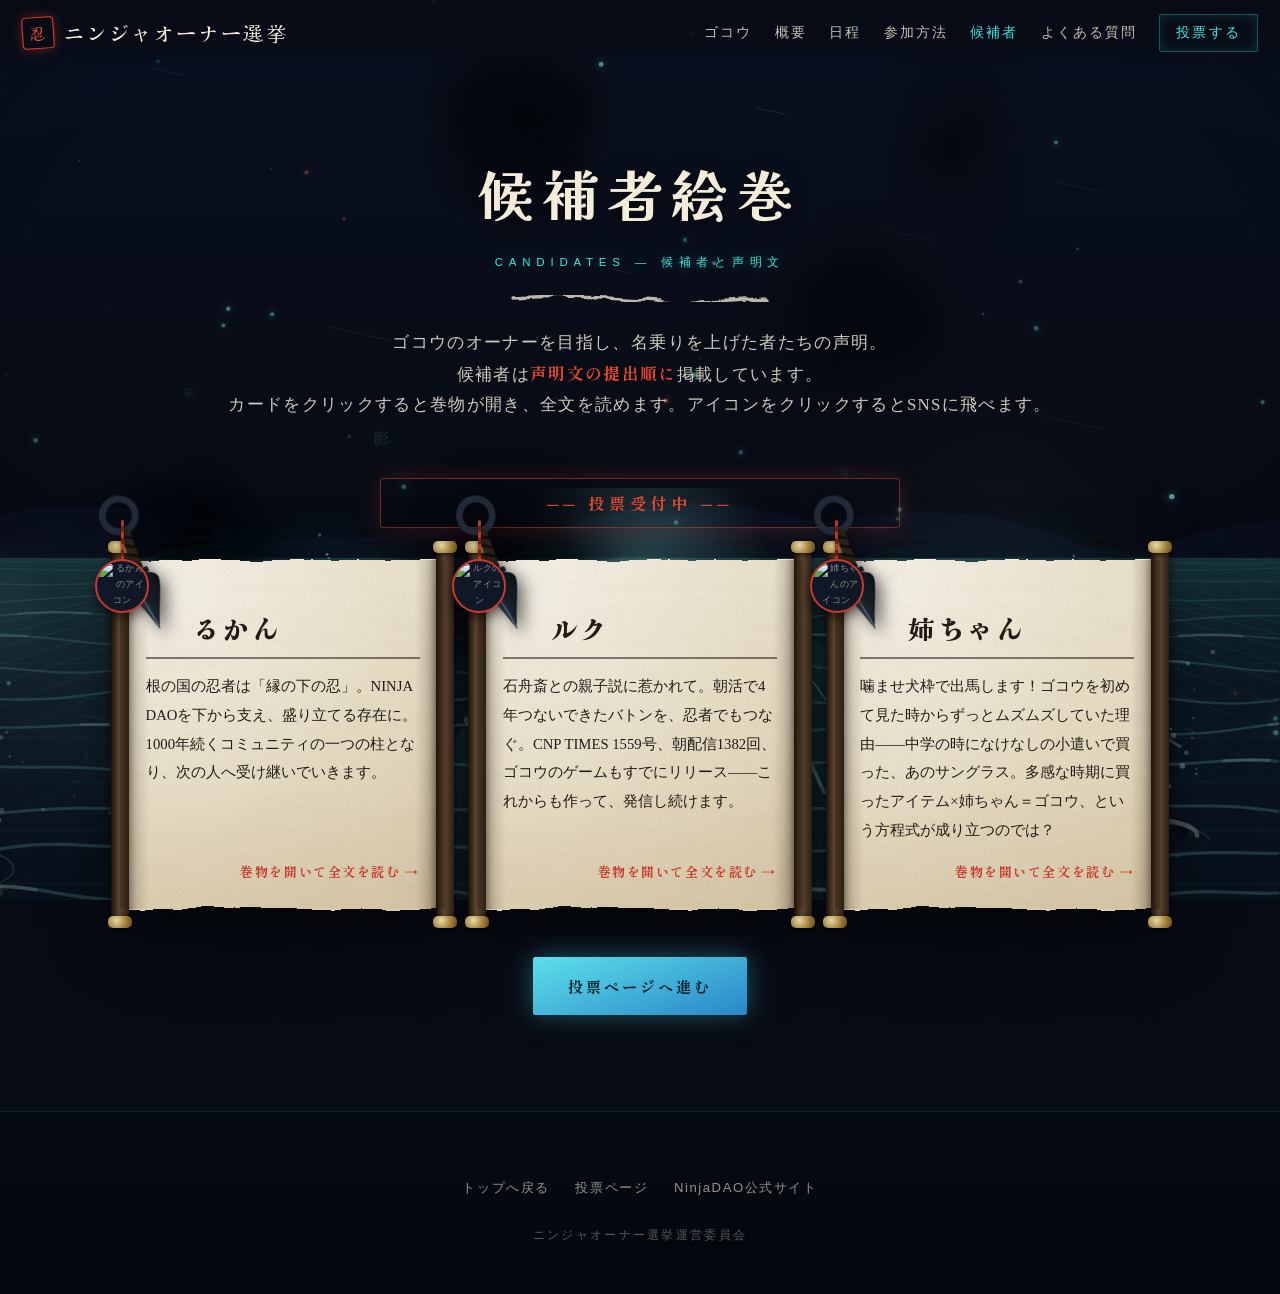
==== commit d69d9489: "ell" ====
--- a/candidates.html
+++ b/candidates.html
@@ -64,7 +64,7 @@
   <div class="cand-grid" data-cand-grid="all"></div>
 
   <div class="cand-more">
-    <a class="btn btn-shu" data-vote-link href="https://tohyo.mad-member-tools.com/" target="_blank" rel="noopener">投票ページへ進む</a>
+    <a class="btn btn-shu" data-vote-link href="https://tohyo.mad-member-tools.com/vote/u4ppp2PtuM8JCCwT" target="_blank" rel="noopener">投票ページへ進む</a>
   </div>
 </section>
 </main>
--- a/css/candidates.css
+++ b/css/candidates.css
@@ -56,6 +56,7 @@
   background:rgba(4,6,12,.72);backdrop-filter:blur(6px);
   opacity:0;transition:opacity .35s ease;
 }
+.scroll-modal[hidden]{display:none} /* 閉じた後に透明な板が残ってクリックを奪わないように */
 .scroll-modal.open{opacity:1}
 .scroll-stage{
   --paper-w:min(820px,calc(100vw - 96px));
@@ -83,24 +84,33 @@
   overflow-y:auto;overscroll-behavior:contain;
 }
 .scroll-modal.open .scroll-paper{width:var(--paper-w)}
-.scroll-paper::before{filter:none} /* 横開きの縁は直線でOK（毛羽立ちは不要） */
-/* 中身は最初から最終幅で固定（開く途中に文字が折り返し直さない） */
+/* 紙本体＝scroll-inner（全文の高さ分だけ背景が伸びる）。横開きの縁は直線でOK */
 .scroll-inner{
-  width:var(--paper-w);
-  padding:2.4rem clamp(1.4rem,4vw,3rem) 2.4rem;
+  width:var(--paper-w);min-height:100%;
 }
+.scroll-inner::before{filter:none}
+.scroll-body{
+  padding:0 clamp(1.4rem,4vw,3rem) 2.4rem;
+}
+/* ヘッダー：スクロールしても常に表示（アイコン・名前・閉じる） */
+.scroll-head{
+  position:sticky;top:0;z-index:4;
+  display:flex;align-items:center;justify-content:space-between;gap:1rem;
+  margin:0 calc(-1 * clamp(1.4rem,4vw,3rem)) 1.4rem;
+  padding:1.1rem clamp(1.4rem,4vw,3rem) .9rem;
+  background:linear-gradient(180deg,#f3ecd9 0%,#eee4cc 100%);
+  border-bottom:2px solid rgba(34,28,22,.55);
+  box-shadow:0 6px 14px -8px rgba(0,0,0,.35);
+}
+.scroll-head-main{display:flex;align-items:center;gap:1rem;min-width:0}
 .scroll-close{
-  position:absolute;top:.6rem;right:.8rem;z-index:5;
+  flex:0 0 auto;
   width:36px;height:36px;border:1.5px solid var(--sumi);border-radius:50%;
   background:transparent;color:var(--sumi);font-size:1.3rem;line-height:1;cursor:pointer;
 }
 .scroll-close:hover{background:var(--sumi);color:var(--washi)}
-.scroll-head{
-  display:flex;align-items:center;gap:1rem;
-  border-bottom:2px solid rgba(34,28,22,.55);padding-bottom:1rem;margin-bottom:1.4rem;
-}
 .scroll-icon{
-  width:64px;height:64px;border-radius:50%;object-fit:cover;flex:0 0 auto;
+  width:56px;height:56px;border-radius:50%;object-fit:cover;flex:0 0 auto;
   border:2.5px solid var(--shu);box-shadow:0 4px 10px rgba(0,0,0,.35);
 }
 .scroll-name{
